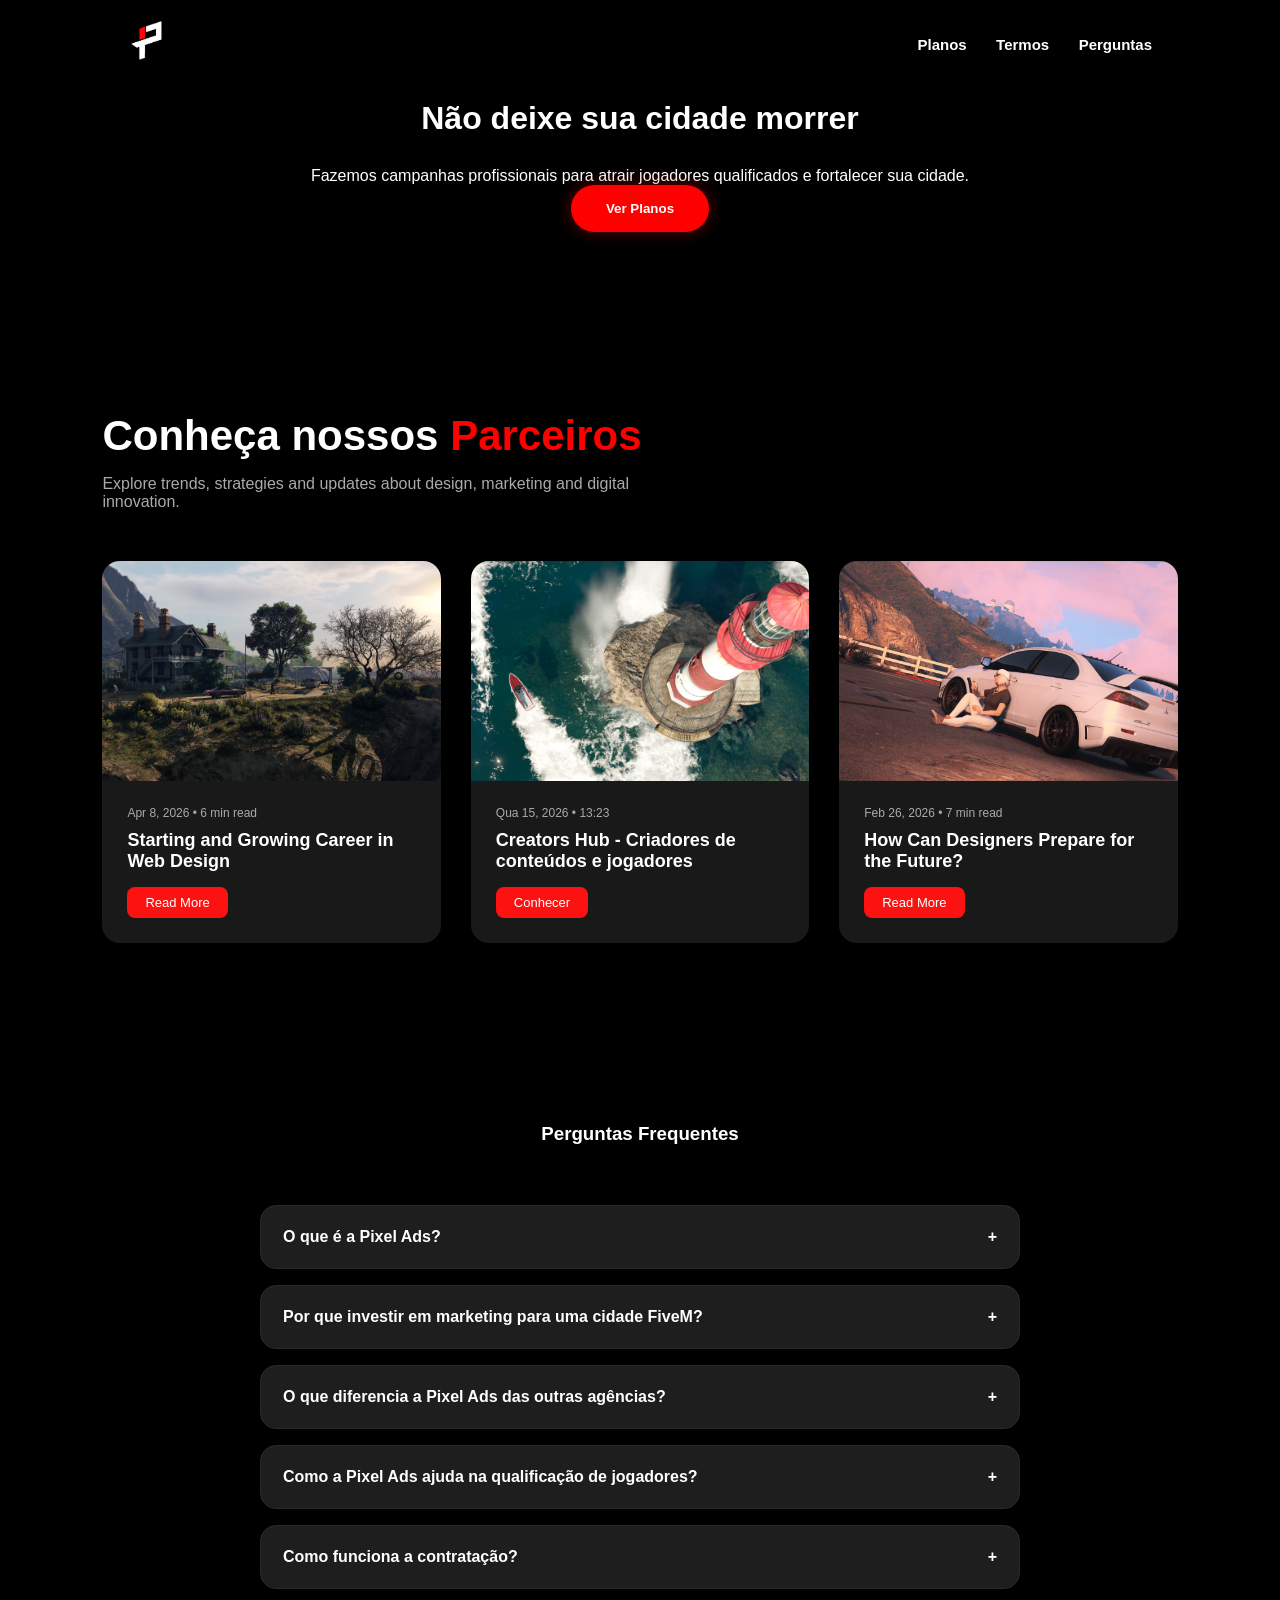
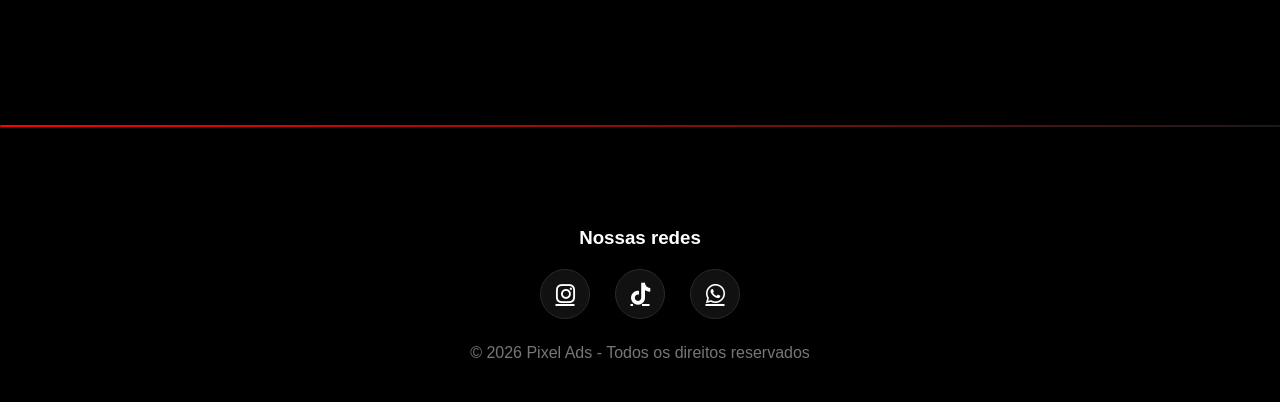
==== index.html @ 1bdfe294 "Update index.html" ====
<!DOCTYPE html>
<html lang="pt-br">
<head>
<meta charset="UTF-8">
<meta name="viewport" content="width=device-width, initial-scale=1.0">
<title>Pixel Ads</title>

<link rel="icon" href="assets/icon.png" type="image/png">
<link rel="shortcut icon" href="assets/icon.png" type="image/png">
<link rel="stylesheet" href="https://cdnjs.cloudflare.com/ajax/libs/font-awesome/6.5.0/css/all.min.css">

<link rel="stylesheet" href="css/style.css">

</head>
<body>
    
<header>
<div class="logo">
<img src="assets/logo.png" alt="Pixel Ads Logo">
</div>
<nav>
<a href="planos.html">Planos</a>
<a href="termos.html">Termos</a>
<a href="#faq">Perguntas</a>
</nav>
</header>

<section class="section" id="inicio">
<h2>Não deixe sua cidade morrer</h2>
<p>Fazemos campanhas profissionais para atrair jogadores qualificados e fortalecer sua cidade.</p>
<button class="btn" onclick="scrollToPlanos()">Ver Planos</button>
</section>

<!-- ===== INSIGHTS SECTION ===== -->
<section class="insights">

    <div class="insights-header">
        <h2>Conheça nossos<span> Parceiros</span></h2>
        <p>
            Explore trends, strategies and updates about design,
            marketing and digital innovation.
        </p>
    </div>

    <div class="insights-cards">

        <div class="insight-card">
            <img src="assets/GTA1.jpg" class="insight-img" alt="">
            <div class="insight-content">
                <div class="meta">Apr 8, 2026 • 6 min read</div>
                <h3>Starting and Growing Career in Web Design</h3>
                <a href="https://www.youtube.com/">Read More</a>
            </div>
        </div>

        <div class="insight-card">
            <img src="assets/gta2.jpg" class="insight-img" alt="">
            <div class="insight-content">
                <div class="meta">Qua 15, 2026 • 13:23</div>
                <h3>Creators Hub - Criadores de conteúdos e jogadores</h3>
                <a href="https://discord.gg/W5J9gm4HVA">Conhecer</a>
            </div>
        </div>

        <div class="insight-card">
            <img src="assets/GTA3.png" class="insight-img" alt="">
            <div class="insight-content">
                <div class="meta">Feb 26, 2026 • 7 min read</div>
                <h3>How Can Designers Prepare for the Future?</h3>
                <a href="#">Read More</a>
            </div>
        </div>

    </div>

</section>

<!-- FAQ -->
<section class="section" id="faq">
<h3>Perguntas Frequentes</h3>
<div class="faq-container">

<div class="faq-item">
<button class="faq-question">
O que é a Pixel Ads?
<span>+</span>
</button>
<div class="faq-answer">
A Pixel Ads é uma agência especializada em marketing voltado para cidades do FiveM, ajudando servidores a crescer e se destacar.
</div>
</div>

<div class="faq-item">
<button class="faq-question">
Por que investir em marketing para uma cidade FiveM?
<span>+</span>
</button>
<div class="faq-answer">
Porque o marketing certo faz toda a diferença, com campanhas bem
direcionadas, sua cidade atrai jogadores ativos e de qualidade, dessa 
forma fortalecendo o crescimento e o reconhecimento do servidor.
</div>
</div>

<div class="faq-item">
<button class="faq-question">
O que diferencia a Pixel Ads das outras agências?
<span>+</span>
</button>
<div class="faq-answer">
Nosso diferencial é entender o universo do FiveM a fundo, não fazemos
marketing genérico, criamos estratégias personalizadas para cada tipo
de cidade (roleplay, academy, etc.)
</div>
</div>

<div class="faq-item">
<button class="faq-question">
Como a Pixel Ads ajuda na qualificação de jogadores?
<span>+</span>
</button>
<div class="faq-answer">
Através do Pixel Ads, capacitamos novos jogadores com noções básicas 
e avançadas de roleplay, melhorando a experiência dentro das cidades. 
Assim, além de atrair novos jogadores.
</div>
</div>

<div class="faq-item">
<button class="faq-question">
Como funciona a contratação?
<span>+</span>
</button>
<div class="faq-answer">
Você escolhe o plano e entra em contato via WhatsApp para darmos início.
</div>
</div>

</div>
</section>

<hr style="border: none; height: 2px; background: linear-gradient(to right, #ff0000, #ffffff1a); margin: 20px 0; border-radius: 2px;">

<!-- FOOTER -->
<footer>
<div class="footer-social">
<h3>Nossas redes</h3>
<div class="social-icons">
<a href="https://instagram.com/pixeladsgg"><i class="fab fa-instagram"></i></a>
<a href="https://tiktok.com/@pixeladsgg"><i class="fab fa-tiktok"></i></a>
<a href="https://wa.me/5511955793218"><i class="fab fa-whatsapp"></i></a>
</div>
</div>
© 2026 Pixel Ads - Todos os direitos reservados
</footer>

<script src="js/script.js"></script>

</body>

</html>
---- css/style.css ----
*{
margin:0;
padding:0;
box-sizing:border-box;
font-family:'Montserrat',sans-serif;
}

body{
background:#000;
color:#fff;
overflow-x:hidden;
}

/* CABEÇALHO */
header{
padding:20px 10%;
display:flex;
justify-content:space-between;
align-items:center;
position:fixed;
width:100%;
top:0;
z-index:1000;
background:#000;
backdrop-filter:blur(6px);
}

.logo img{
height:45px;
transition:0.3s;
}

.logo img:hover{
transform:scale(1.05);
}

nav a{
color:#fff;
text-decoration:none;
margin-left:25px;
font-weight:600;
position:relative;
padding-bottom:6px;
font-size:15px;
}

nav a::after{
content:"";
position:absolute;
left:0;
bottom:0;
width:0;
height:3px;
background:#ff0000;
transition:0.3s;
border-radius:3px;
}

nav a:hover::after{
width:100%;
}

/* HERO */
.hero{
min-height:75vh;
display:flex;
flex-direction:column;
justify-content:center;
align-items:center;
text-align:center;
padding:20px;
margin-top:80px;
}

.hero h2{
font-size:42px;
margin-bottom:20px;
}

.hero p{
max-width:600px;
margin-bottom:30px;
color:#ccc;
}

.btn{
padding:16px 35px;
background:#ff0000;
border:none;
color:#fff;
font-weight:700;
cursor:pointer;
border-radius:50px;
transition:0.3s;
box-shadow:0 0 15px rgba(255,0,0,0.4);
}

.btn:hover{
transform:scale(1.08);
box-shadow:0 0 20px rgba(255,0,0,0.9);
}

/* PLANOS */
.pricing{
background:#000;
padding:100px 5%;
}

.pricing-container{
display:flex;
gap:40px;
justify-content:center;
flex-wrap:wrap;
}

.pricing-card{
background:#fff;
width:320px;
padding:30px;
border-radius:16px;
position:relative;
transition:0.3s;
box-shadow:0 10px 30px rgba(0,0,0,0.15);
}

.pricing-card:hover{
transform:translateY(-10px);
box-shadow:0 20px 40px rgba(0,0,0,0.25);
}

.badge{
position:absolute;
top:-12px;
right:20px;
background:#ff0000;
color:#fff;
padding:6px 12px;
font-size:12px;
border-radius:20px;
font-weight:bold;
}

.price{
font-size:15px;
font-weight:bold;
color:#111;
margin-bottom:10px;
}

.pricing-card h3{
font-size:22px;
font-weight:700;
color:#111;
margin:10px 0;
}

.desc{
font-size:14px;
color:#666;
margin-bottom:20px;
}

.pricing-card ul{
list-style:none;
margin-bottom:25px;
}

.pricing-card ul li{
margin-bottom:10px;
font-size:14px;
color:#111;
position:relative;
padding-left:25px;
}

.pricing-card ul li::before{
content:"✔";
position:absolute;
left:0;
color:#ff0000;
font-weight:bold;
}

.pricing-card button{
width:100%;
background:#ff0000;
color:#fff;
border:none;
padding:14px;
border-radius:8px;
font-weight:bold;
cursor:pointer;
transition:0.3s;
}

.pricing-card button:hover{
opacity:0.9;
}

/* FEEDBACK */
.section{
padding:100px 10%;
text-align:center;
}

.section h2{
font-size:32px;
margin-bottom:30px;
}

.feedback-wrapper{
display:flex;
justify-content:center;
gap:50px;
flex-wrap:wrap;
margin-top:60px;
}

.feedback-section{
position:relative;
width:300px;
height:210px;
overflow:hidden;
}

.testimonial-card{
position:absolute;
width:100%;
background:#111;
border:1px solid #2a2a2a;
border-radius:16px;
padding:20px;
opacity:0;
transform:translateY(20px);
transition:0.5s;
}

.testimonial-card.active{
opacity:1;
transform:translateY(0);
}

.stars{
color:#facc15;
margin-bottom:10px;
}

.testimonial-card p{
color:#ccc;
font-style:italic;
margin-bottom:15px;
}

.testimonial-footer{
display:flex;
justify-content:space-between;
align-items:center;
}

.user-info p:first-child{
font-weight:600;
}

.user-info p:last-child{
color:#777;
font-size:0.8rem;
}

.quote{
background:#ff0000;
padding:10px;
border-radius:100%;
display:flex;
align-items:center;
justify-content:center;
box-shadow:0 0 10px rgba(255,0,0,0.9);
}

/* FAQ */
.faq-container{
max-width:760px;
margin:60px auto 0;
}

.faq-item{
background:#1e1e1e;
border-radius:16px;
margin-bottom:16px;
border:1px solid #2a2a2a;
overflow:hidden;
}

.faq-question{
width:100%;
background:none;
border:none;
color:#fff;
text-align:left;
padding:22px;
font-size:1rem;
font-weight:600;
cursor:pointer;
display:flex;
justify-content:space-between;
align-items:center;
}

.faq-question span{
transition:0.3s;
}

.faq-item.active .faq-question span{
transform:rotate(45deg);
}

.faq-answer{
max-height:0;
overflow:hidden;
opacity:0;
padding:0 22px;
background:#151515;
color:#ccc;
transition:0.4s;
}

.faq-item.active .faq-answer{
padding:18px 22px;
max-height:400px;
opacity:1;
}

/* FOOTER */
footer{
padding:40px;
text-align:center;
background:#000;
color:#777;
margin-top:60px;
}

.footer-social{
margin-bottom:25px;
}

.footer-social h3{
color:#fff;
margin-bottom:20px;
}

.social-icons{
display:flex;
justify-content:center;
gap:25px;
margin-bottom:20px;
}

.social-icons a{
width:50px;
height:50px;
display:flex;
align-items:center;
justify-content:center;
background:#111;
border-radius:50%;
color:#fff;
font-size:22px;
transition:0.3s;
border:1px solid #2a2a2a;
}

.social-icons a:hover{
background:#ff0000;
transform:translateY(-6px);
box-shadow:0 10px 25px rgba(255,0,0,0.5);
}

@media(max-width:768px){
.hero h2{font-size:28px;}
.pricing-container{flex-direction:column;align-items:center;}
.feedback-wrapper{flex-direction:column;align-items:center;}
}

html{
scroll-behavior:smooth;
}

header.scrolled{
background:#000;
box-shadow:0 5px 20px rgba(0,0,0,0.5);
}

/* ===== INSIGHTS SECTION ===== */

.insights{
    padding:80px 8%;
    background:#000;
    color:#fff;
}

.insights-header h2{
    font-size:42px;
    margin-bottom:15px;
}

.insights-header span{
    color:#ff0000;
}

.insights-header p{
    max-width:600px;
    color:#aaa;
    margin-bottom:50px;
}

/* GRID */

.insights-cards{
    display:grid;
    grid-template-columns:repeat(auto-fit, minmax(280px, 1fr));
    gap:30px;
}

/* CARD */

.insight-card{
    background:#191919;
    border-radius:18px;
    overflow:hidden;
    transition:0.4s ease;
}

.insight-card:hover{
    transform:translateY(-10px);
    box-shadow:0 25px 50px rgba(0, 0, 0, 0)
}

/* IMAGE */

.insight-img{
    width:100%;
    height:220px;
    object-fit:cover;
    display:block;
    transition:0.4s ease;
}

.insight-card:hover .insight-img{
    transform:scale(1.05);
}

/* CONTENT */

.insight-content{
    padding:25px;
}

.meta{
    font-size:12px;
    color:#aaa;
    margin-bottom:10px;
}

.insight-content h3{
    font-size:18px;
    margin-bottom:15px;
}

.insight-content a{
    display:inline-block;
    padding:8px 18px;
    background:#fd1212;
    border-radius:8px;
    text-decoration:none;
    font-size:13px;
    color:#fff;
    transition:0.3s;
}

.insight-content a:hover{
    background:#ff0000;
}
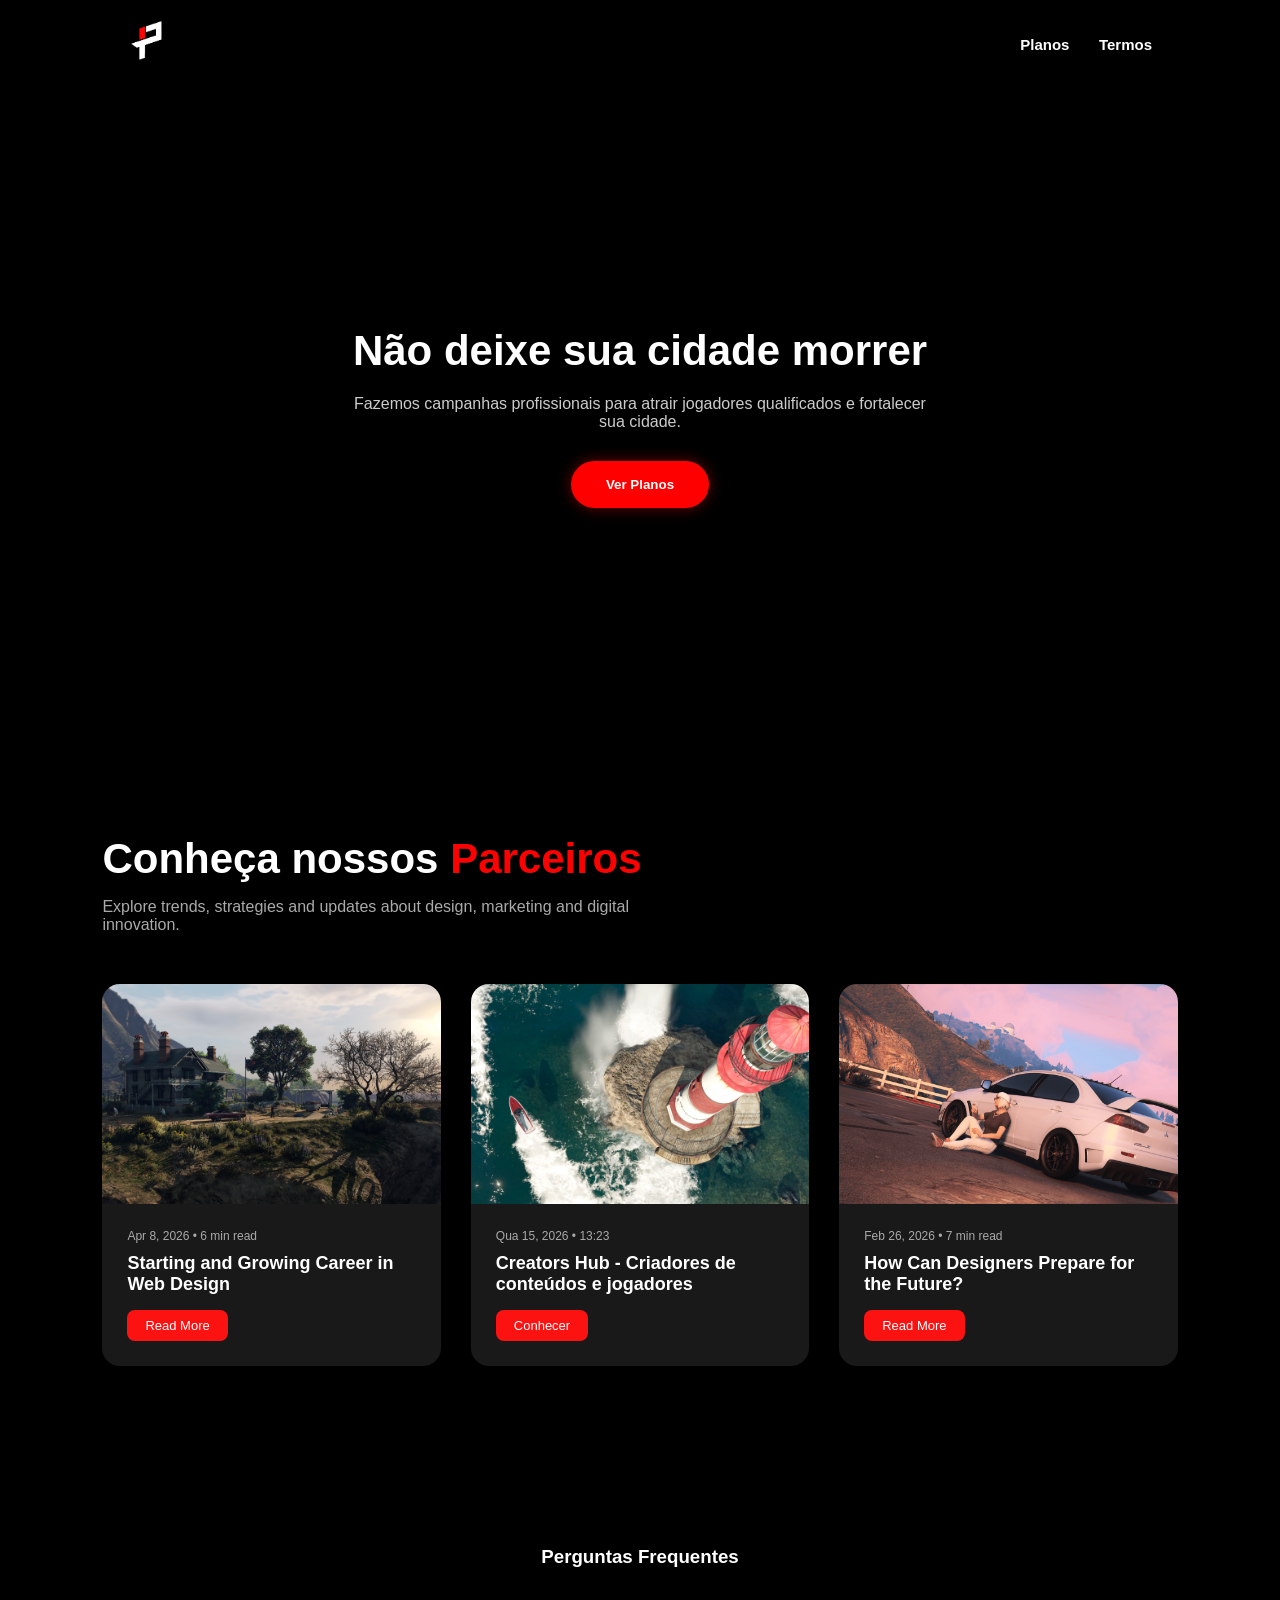
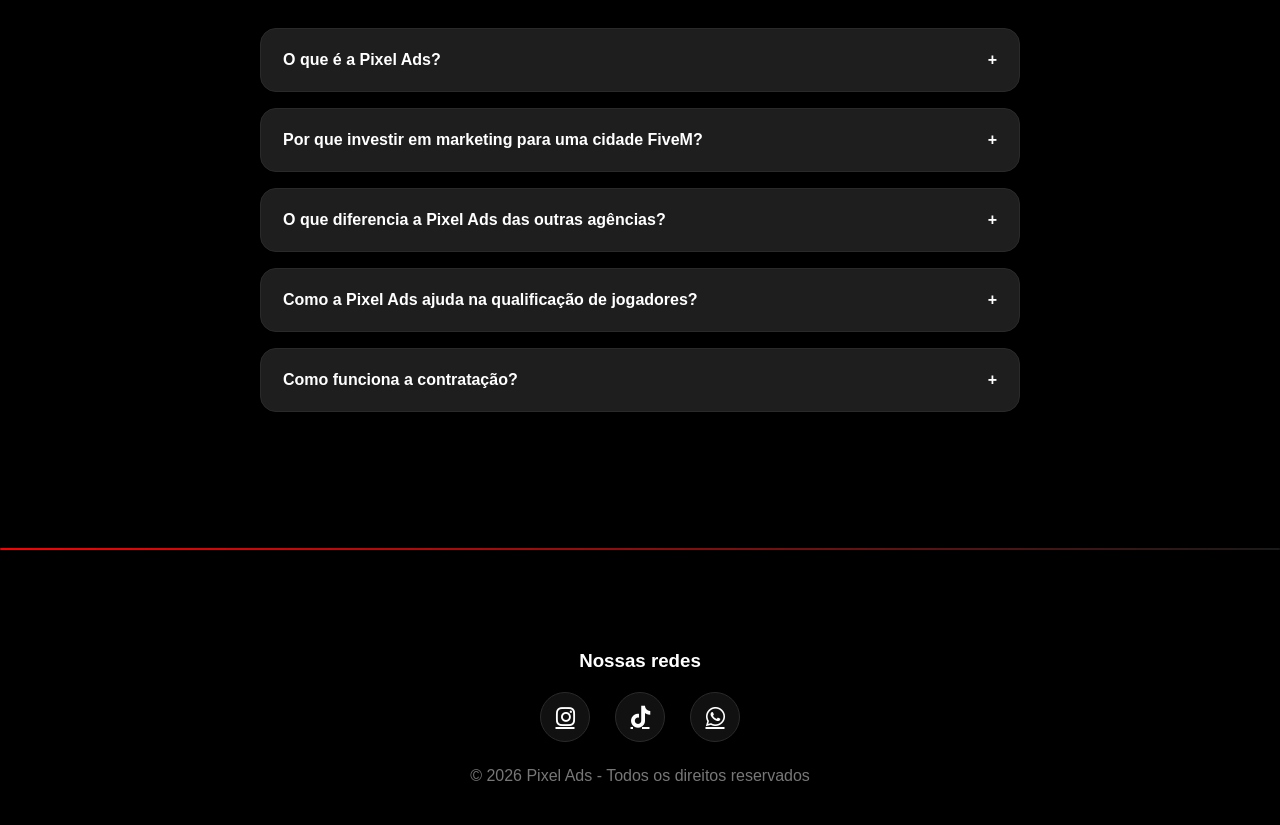
==== commit 0556d683: "Update index.html" ====
--- a/index.html
+++ b/index.html
@@ -21,11 +21,10 @@
 <nav>
 <a href="planos.html">Planos</a>
 <a href="termos.html">Termos</a>
-<a href="#faq">Perguntas</a>
 </nav>
 </header>
 
-<section class="section" id="inicio">
+<section class="hero">
 <h2>Não deixe sua cidade morrer</h2>
 <p>Fazemos campanhas profissionais para atrair jogadores qualificados e fortalecer sua cidade.</p>
 <button class="btn" onclick="scrollToPlanos()">Ver Planos</button>
@@ -157,5 +156,4 @@
 <script src="js/script.js"></script>
 
 </body>
-
 </html>
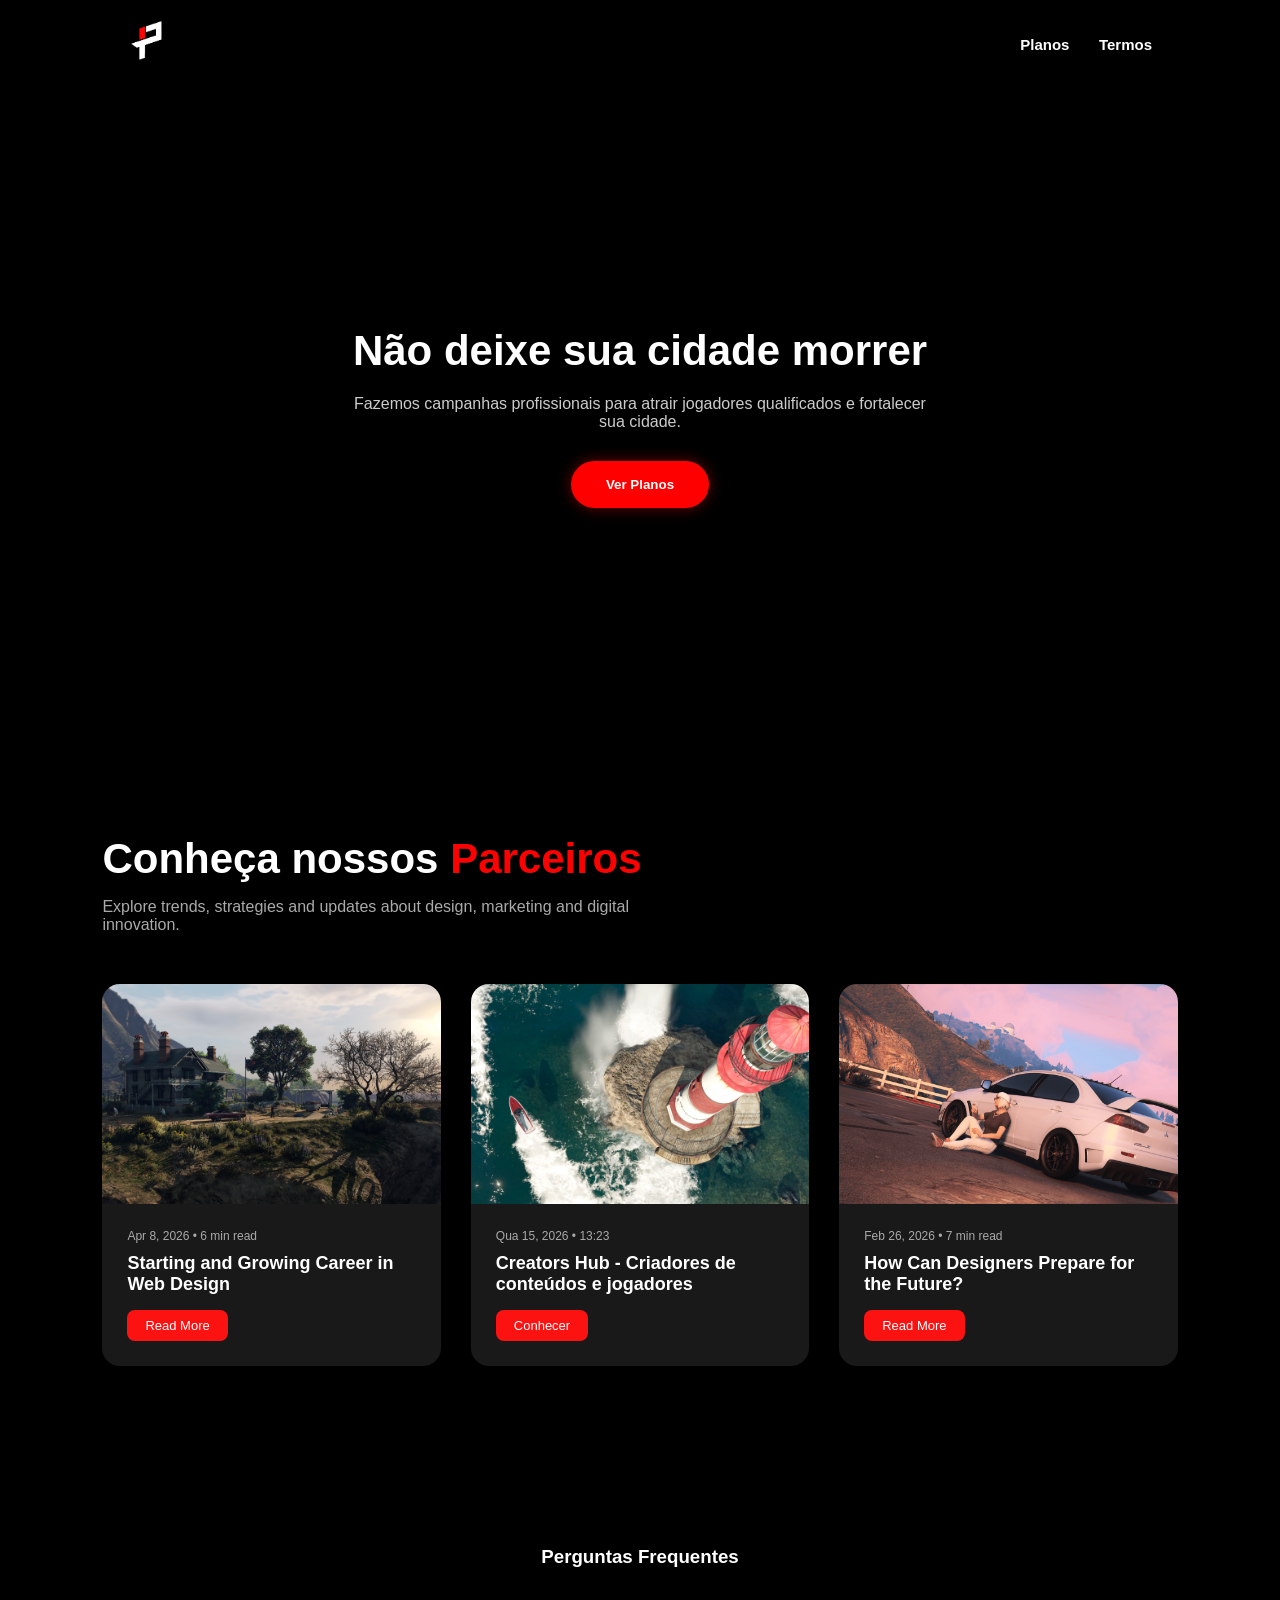
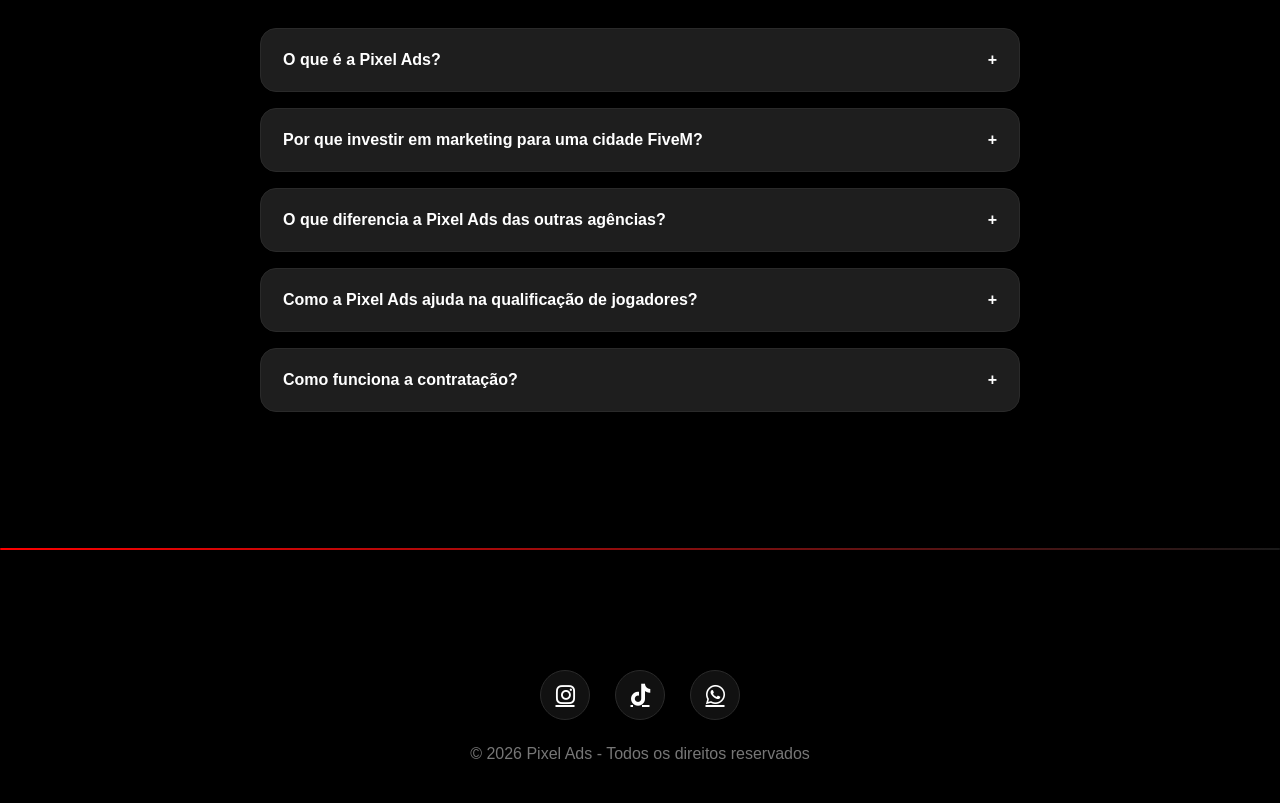
==== commit a90408cf: "Update index.html" ====
--- a/index.html
+++ b/index.html
@@ -143,7 +143,7 @@
 <!-- FOOTER -->
 <footer>
 <div class="footer-social">
-<h3>Nossas redes</h3>
+<h3></h3>
 <div class="social-icons">
 <a href="https://instagram.com/pixeladsgg"><i class="fab fa-instagram"></i></a>
 <a href="https://tiktok.com/@pixeladsgg"><i class="fab fa-tiktok"></i></a>
@@ -157,3 +157,4 @@
 
 </body>
 </html>
+
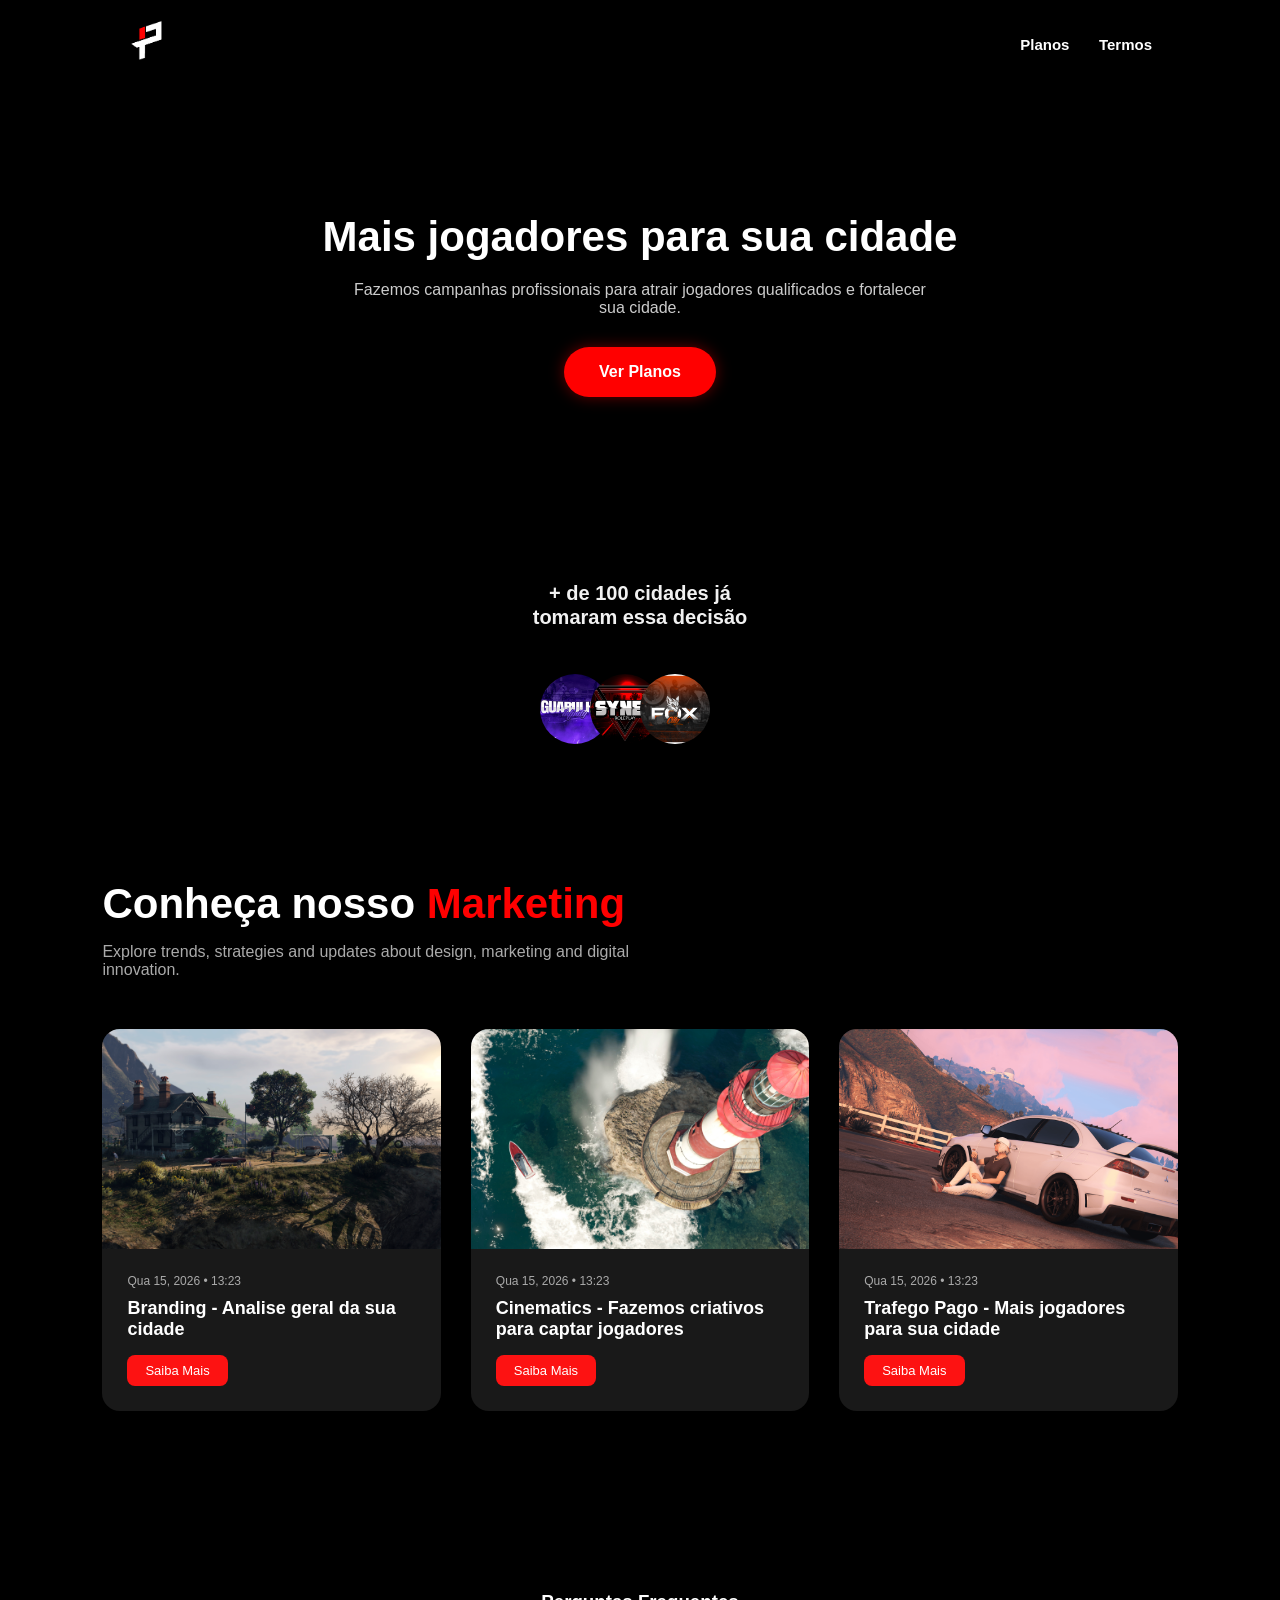
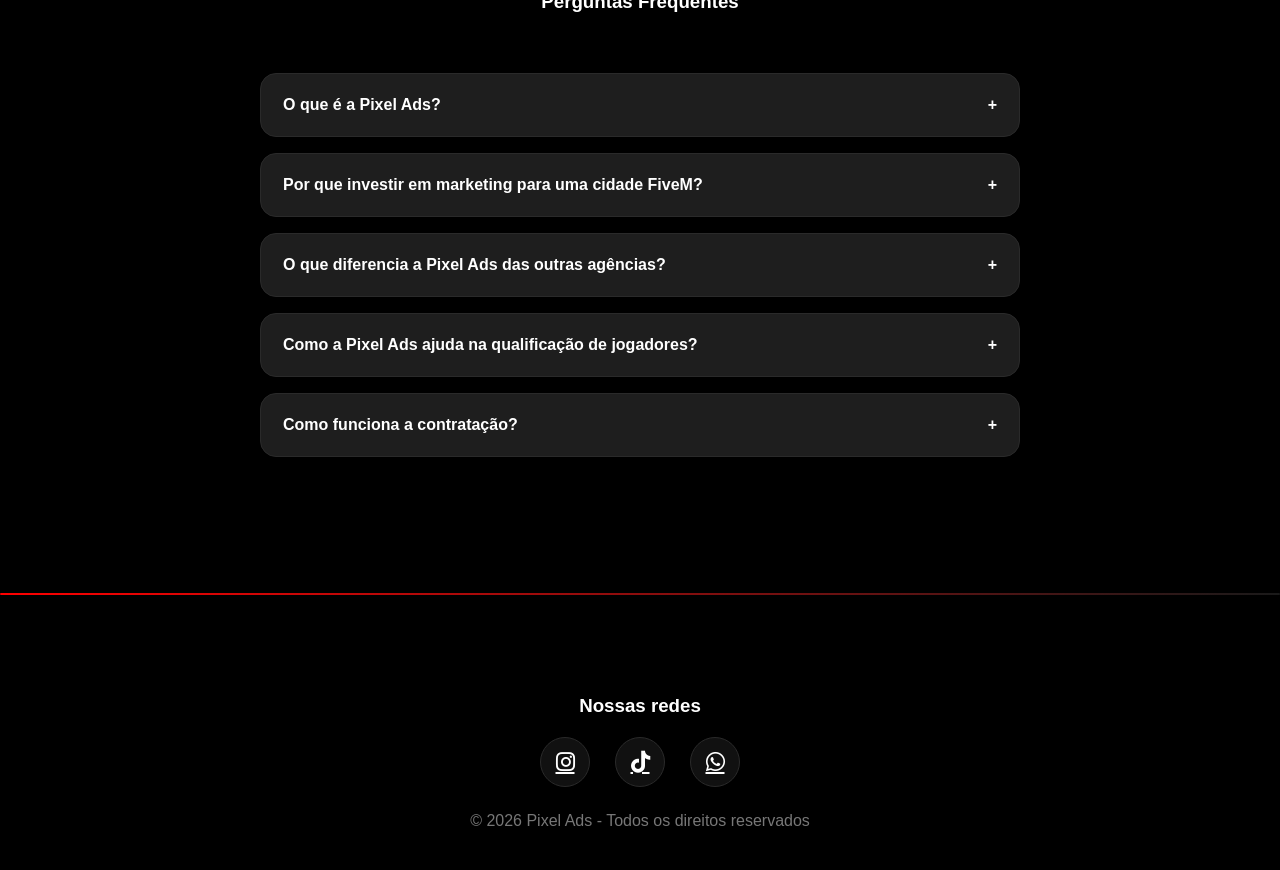
==== commit 5276423d: "Update index.html" ====
--- a/index.html
+++ b/index.html
@@ -25,16 +25,32 @@
 </header>
 
 <section class="hero">
-<h2>Não deixe sua cidade morrer</h2>
-<p>Fazemos campanhas profissionais para atrair jogadores qualificados e fortalecer sua cidade.</p>
-<button class="btn" onclick="scrollToPlanos()">Ver Planos</button>
+  <h2>Mais jogadores para sua cidade</h2>
+  <p>Fazemos campanhas profissionais para atrair jogadores qualificados e fortalecer sua cidade.</p>
+  
+  <a href="planos.html" class="btn">Ver Planos</a>
+</section>
+
+<section class="prova-social">
+  <div class="container">
+    <h2>
+      + de 100 cidades já <br>
+      tomaram essa decisão
+    </h2>
+
+    <div class="logos">
+      <img src="assets/GUARULHOS.png" alt="Guarulhos">
+      <img src="assets/SYNER.png" alt="Syner">
+      <img src="assets/FOX.png" alt="Fox">
+    </div>
+  </div>
 </section>
 
 <!-- ===== INSIGHTS SECTION ===== -->
 <section class="insights">
 
     <div class="insights-header">
-        <h2>Conheça nossos<span> Parceiros</span></h2>
+        <h2>Conheça nosso<span> Marketing</span></h2>
         <p>
             Explore trends, strategies and updates about design,
             marketing and digital innovation.
@@ -46,9 +62,9 @@
         <div class="insight-card">
             <img src="assets/GTA1.jpg" class="insight-img" alt="">
             <div class="insight-content">
-                <div class="meta">Apr 8, 2026 • 6 min read</div>
-                <h3>Starting and Growing Career in Web Design</h3>
-                <a href="https://www.youtube.com/">Read More</a>
+                <div class="meta">Qua 15, 2026 • 13:23</div>
+                <h3>Branding - Analise geral da sua cidade</h3>
+                <a href="https://www.youtube.com/">Saiba Mais</a>
             </div>
         </div>
 
@@ -56,17 +72,17 @@
             <img src="assets/gta2.jpg" class="insight-img" alt="">
             <div class="insight-content">
                 <div class="meta">Qua 15, 2026 • 13:23</div>
-                <h3>Creators Hub - Criadores de conteúdos e jogadores</h3>
-                <a href="https://discord.gg/W5J9gm4HVA">Conhecer</a>
+                <h3>Cinematics - Fazemos criativos para captar jogadores</h3>
+                <a href="https://discord.gg/W5J9gm4HVA">Saiba Mais</a>
             </div>
         </div>
 
         <div class="insight-card">
             <img src="assets/GTA3.png" class="insight-img" alt="">
             <div class="insight-content">
-                <div class="meta">Feb 26, 2026 • 7 min read</div>
-                <h3>How Can Designers Prepare for the Future?</h3>
-                <a href="#">Read More</a>
+                <div class="meta">Qua 15, 2026 • 13:23</div>
+                <h3>Trafego Pago - Mais jogadores para sua cidade</h3>
+                <a href="#">Saiba Mais</a>
             </div>
         </div>
 
@@ -143,7 +159,7 @@
 <!-- FOOTER -->
 <footer>
 <div class="footer-social">
-<h3></h3>
+<h3>Nossas redes</h3>
 <div class="social-icons">
 <a href="https://instagram.com/pixeladsgg"><i class="fab fa-instagram"></i></a>
 <a href="https://tiktok.com/@pixeladsgg"><i class="fab fa-tiktok"></i></a>
@@ -158,3 +174,4 @@
 </body>
 </html>
 
+
--- a/css/style.css
+++ b/css/style.css
@@ -62,7 +62,7 @@
 
 /* HERO */
 .hero{
-min-height:75vh;
+min-height:50vh;
 display:flex;
 flex-direction:column;
 justify-content:center;
@@ -93,6 +93,9 @@
 border-radius:50px;
 transition:0.3s;
 box-shadow:0 0 15px rgba(255,0,0,0.4);
+
+text-decoration: none;
+display: inline-block; 
 }
 
 .btn:hover{
@@ -478,4 +481,55 @@
 
 .insight-content a:hover{
     background:#ff0000;
-}+}
+
+/* SEÇÃO */
+.prova-social {
+  background: #000000;
+  height: 30vh;
+  display: flex;
+  align-items: center;
+  justify-content: center;
+}
+
+/* CONTAINER */
+.prova-social .container {
+  text-align: center;
+}
+
+/* TEXTO */
+.prova-social h2 {
+  font-size: 20px;
+  font-weight: 700;
+  color: #f1f1f1;
+  margin-bottom: 40px;
+  line-height: 1.2;
+}
+
+/* LOGOS */
+.logos {
+  display: flex;
+  justify-content: center;
+  align-items: center;
+}
+
+.logos img {
+  width: 80px;
+  height: 80px;
+  border-radius: 50%;
+  object-fit: cover;
+  border: 5px solid #00000000;
+  margin-left: -30px;
+  transition: 0.3s;
+}
+s
+/* Remove margem da primeira */
+.logos img:first-child {
+  margin-left: 0;
+}
+
+/* Efeito hover opcional */
+.logos img:hover {
+  transform: scale(1.1);
+  z-index: 2;
+}
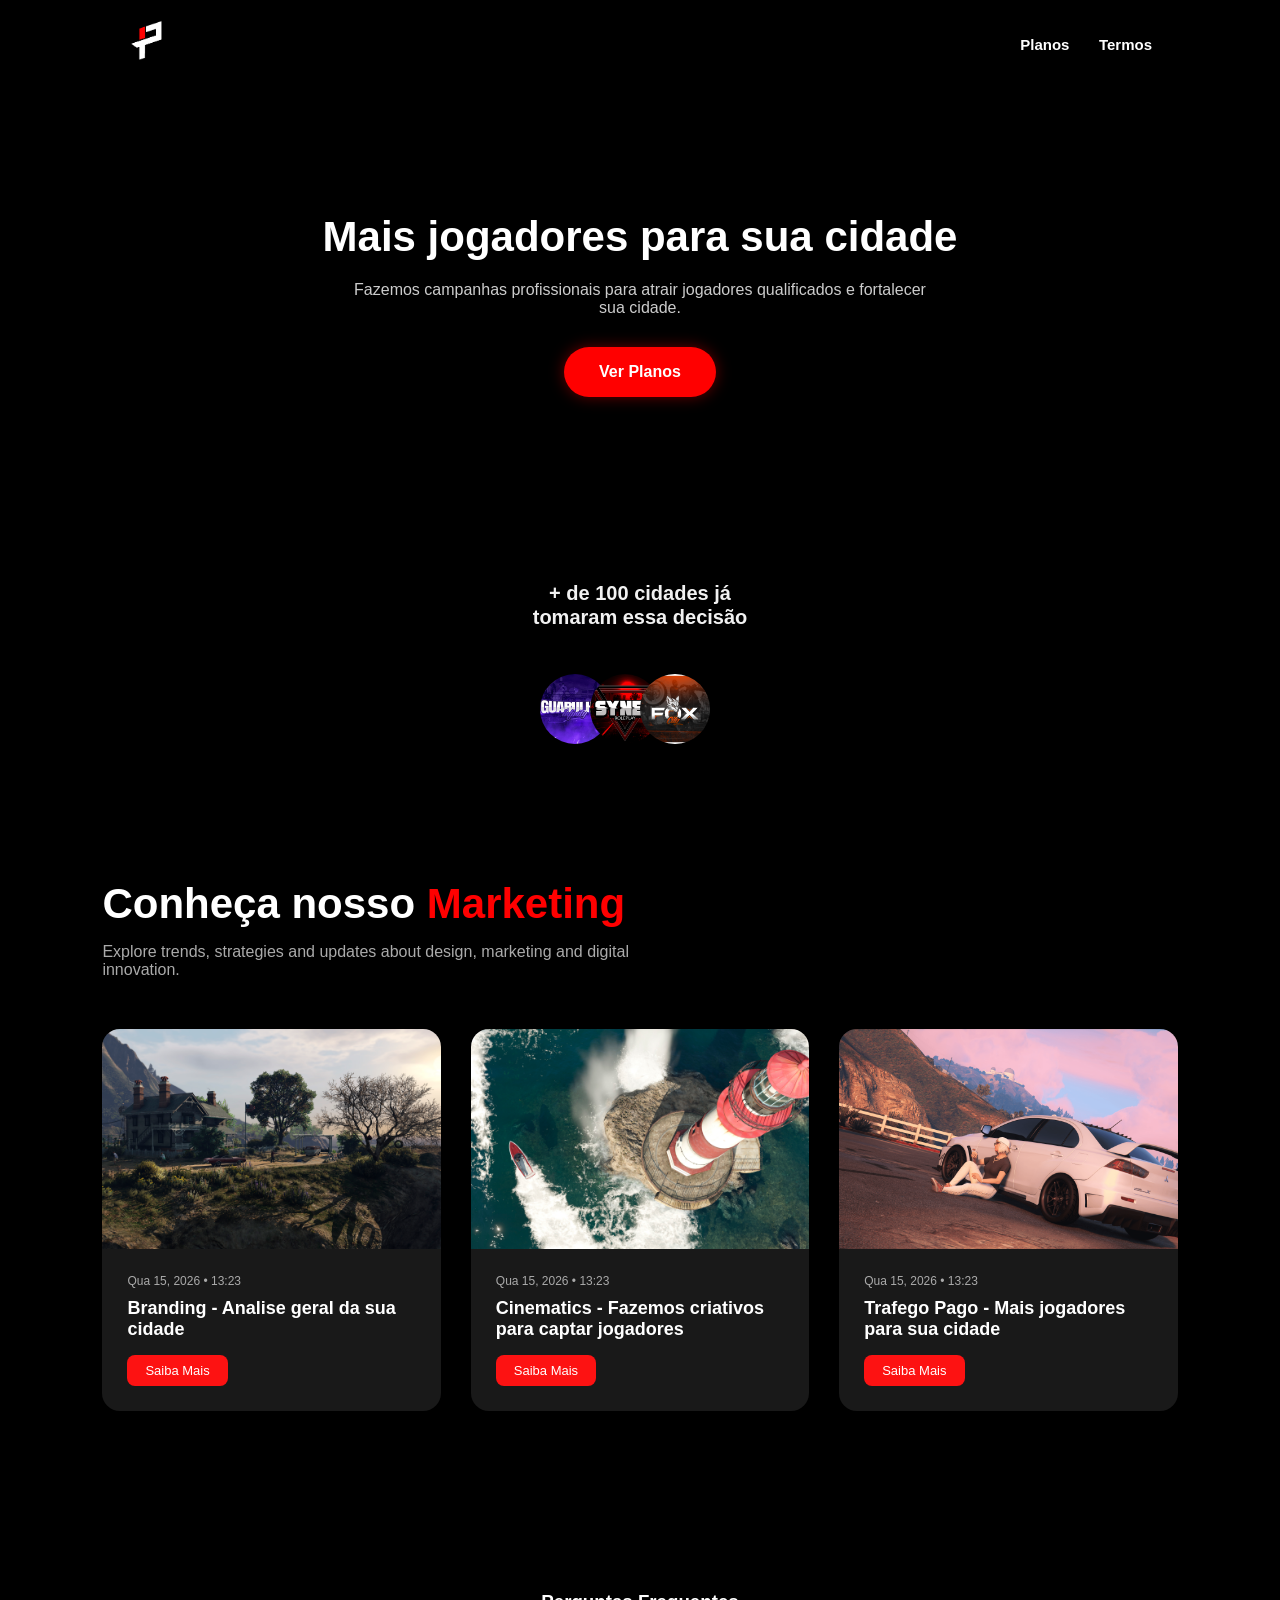
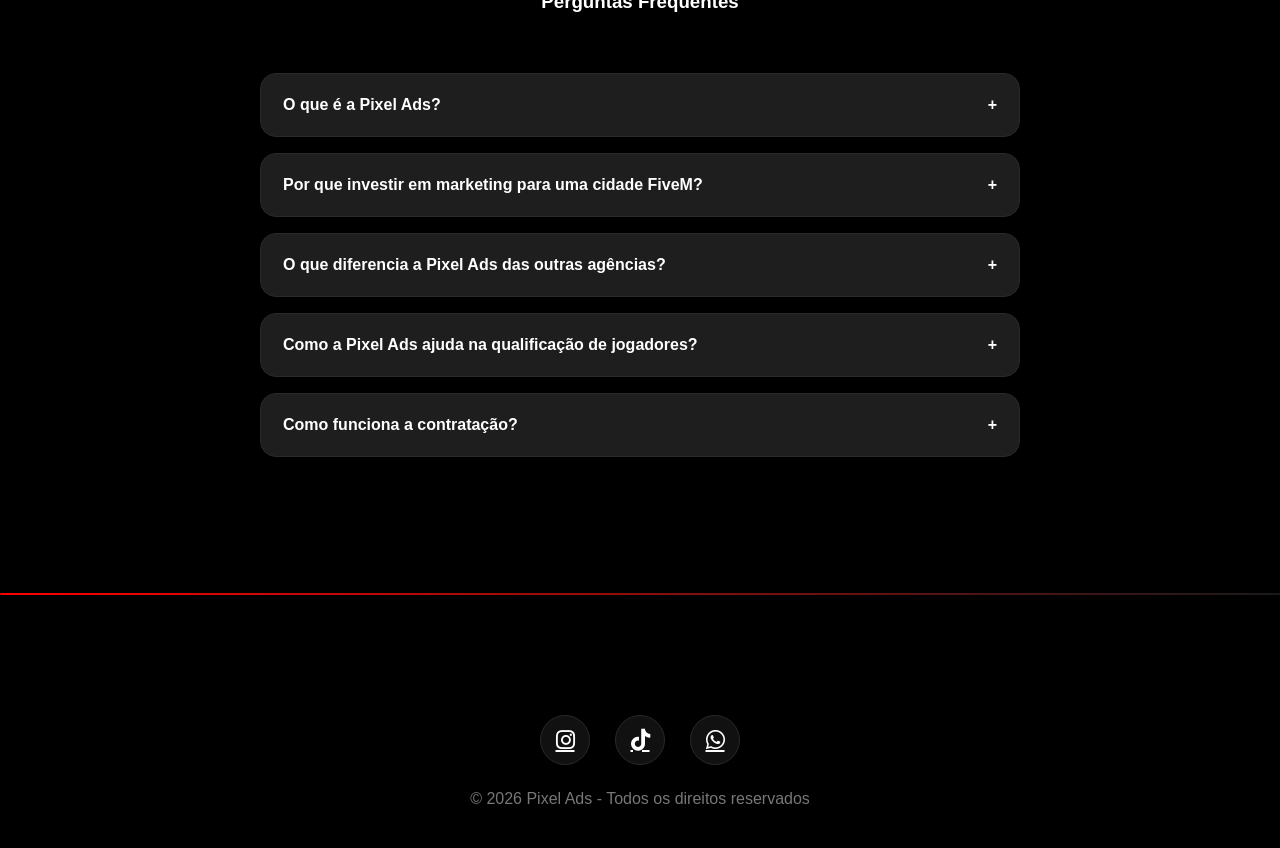
==== commit 7d0bb381: "Update index.html" ====
--- a/index.html
+++ b/index.html
@@ -159,7 +159,7 @@
 <!-- FOOTER -->
 <footer>
 <div class="footer-social">
-<h3>Nossas redes</h3>
+<h3></h3>
 <div class="social-icons">
 <a href="https://instagram.com/pixeladsgg"><i class="fab fa-instagram"></i></a>
 <a href="https://tiktok.com/@pixeladsgg"><i class="fab fa-tiktok"></i></a>
@@ -175,3 +175,4 @@
 </html>
 
 
+
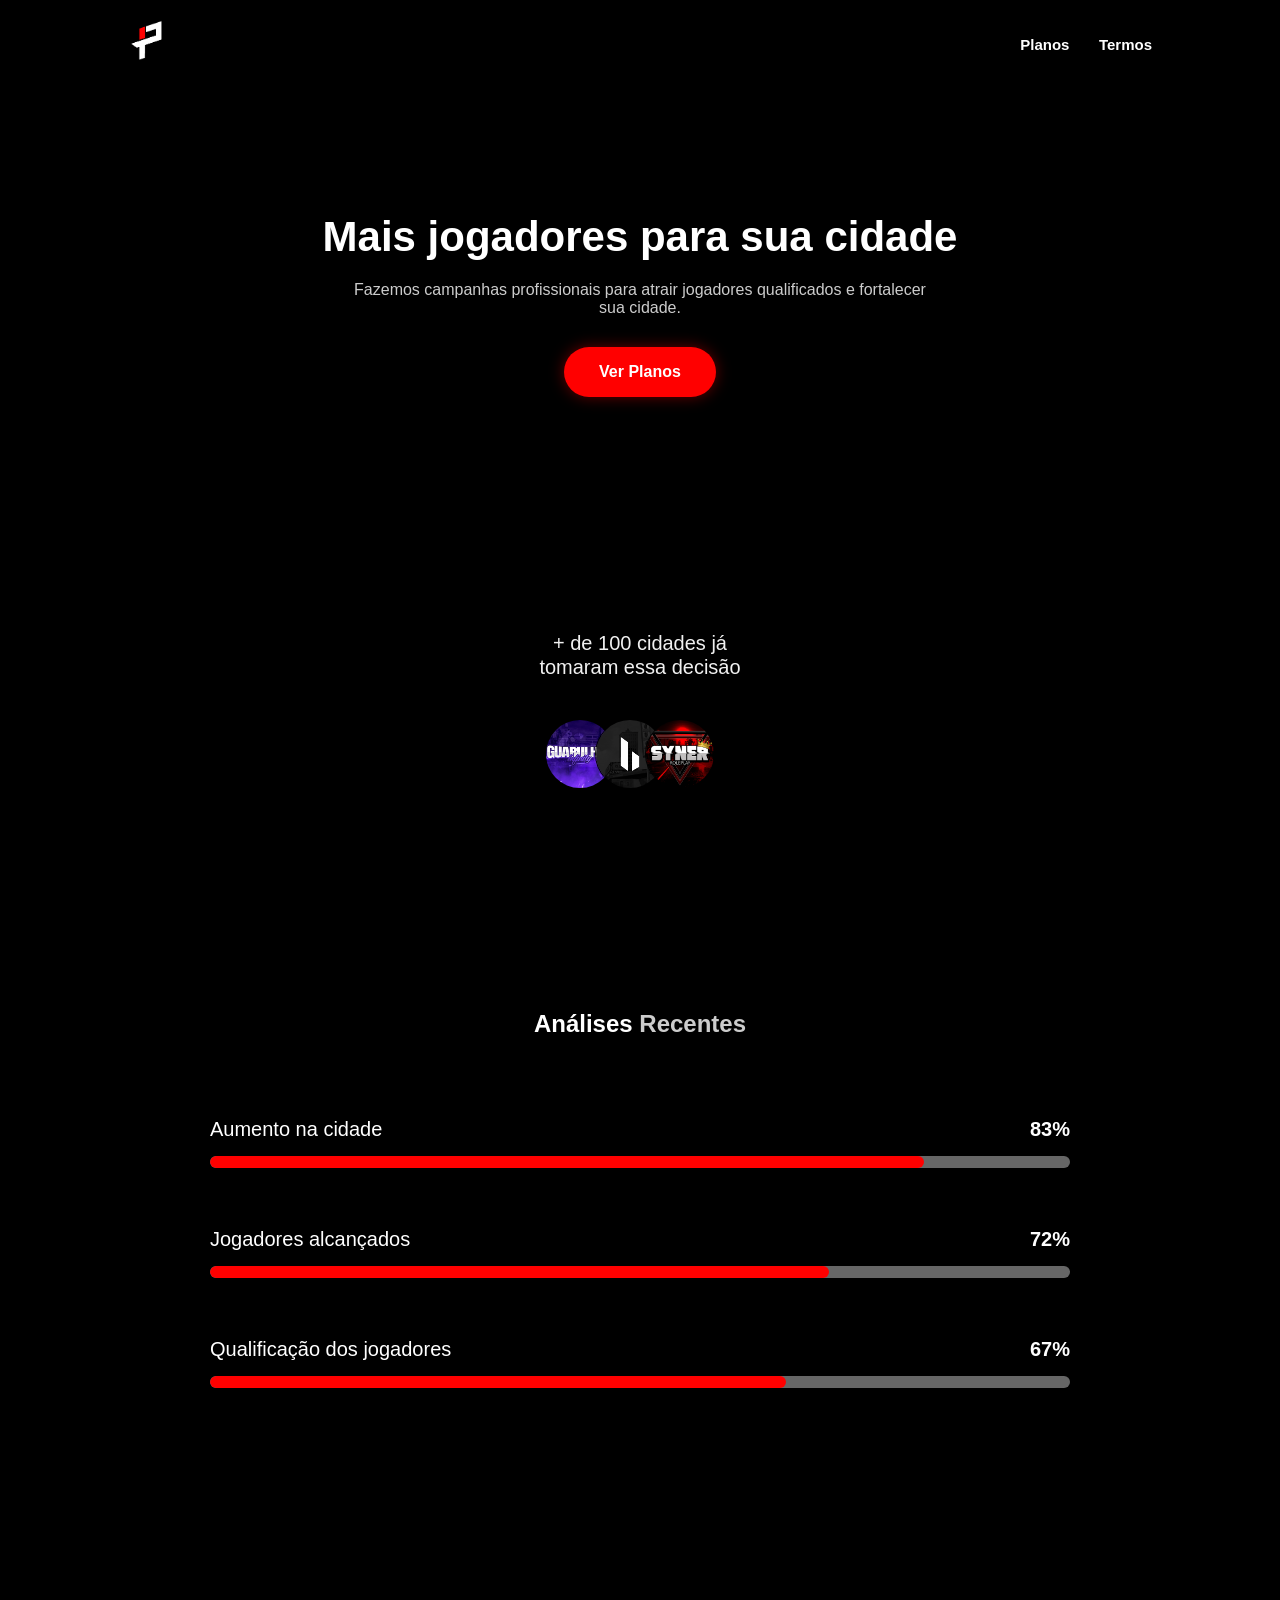
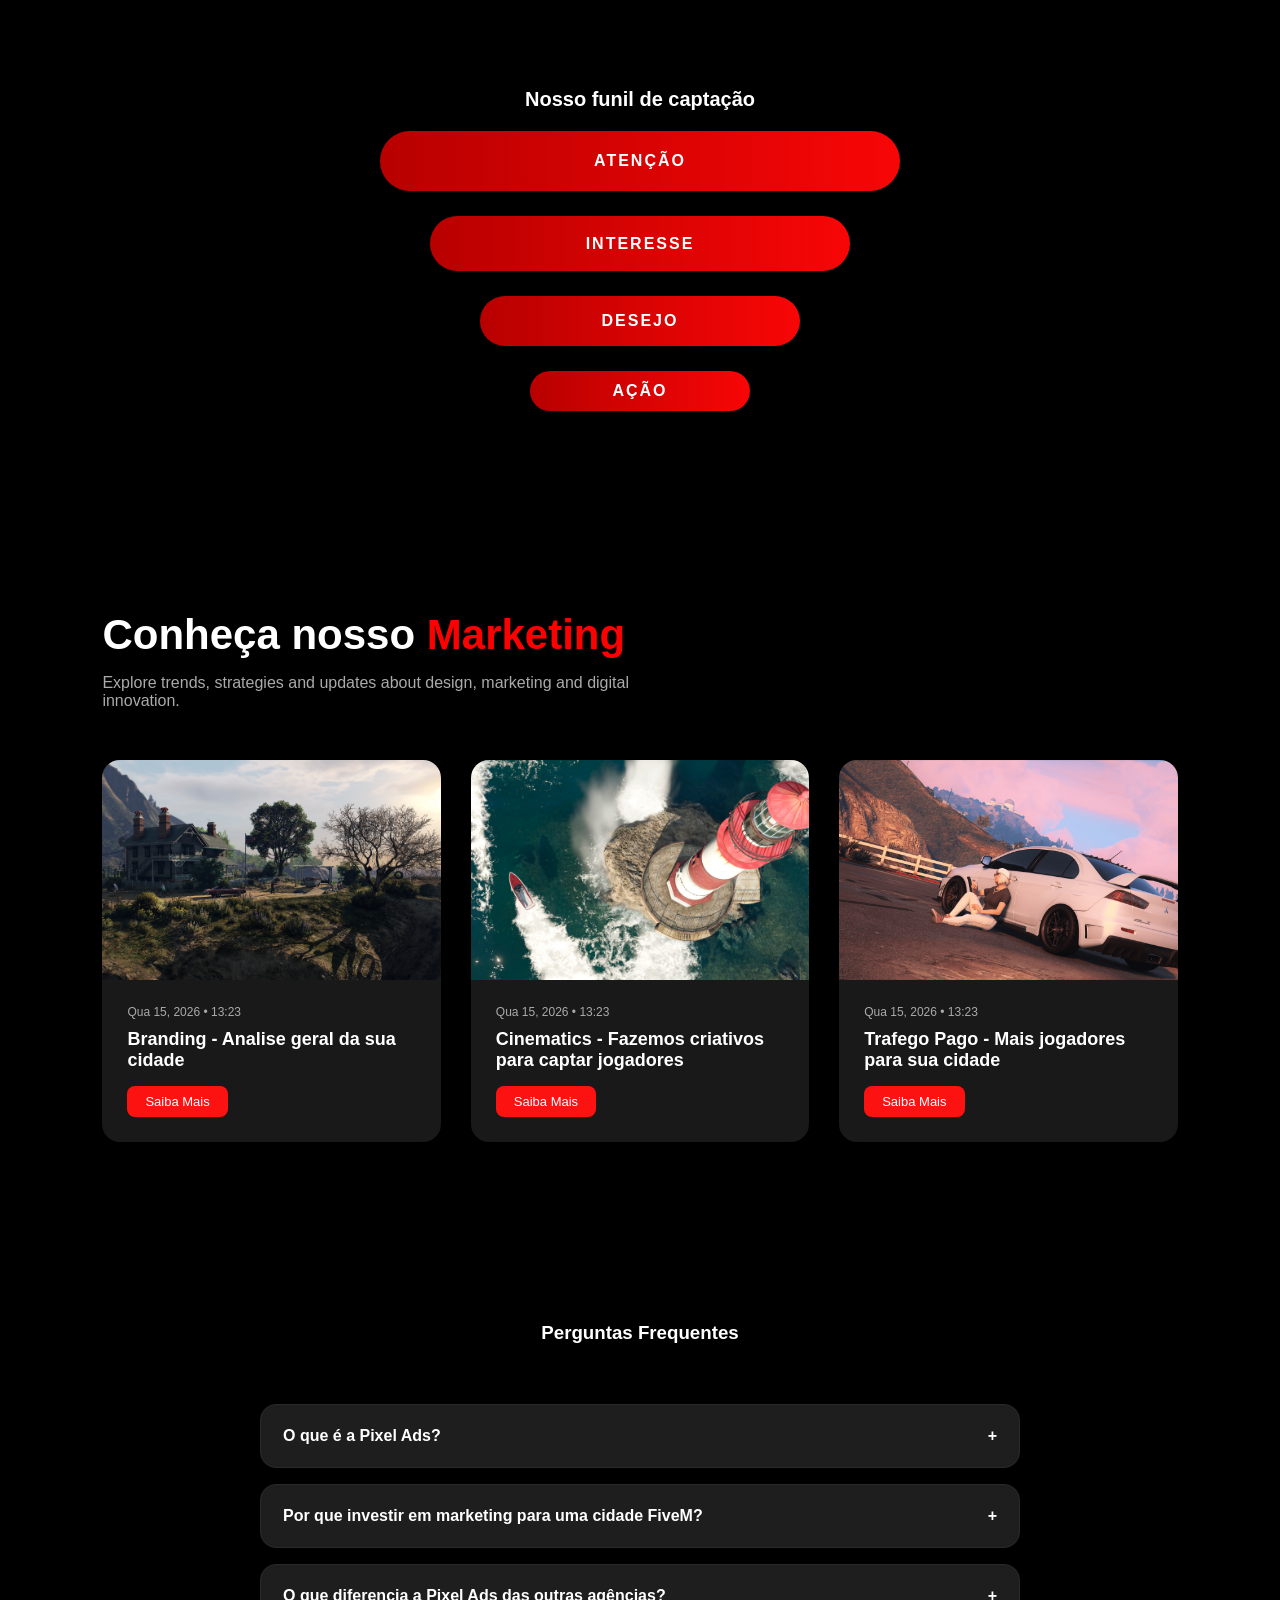
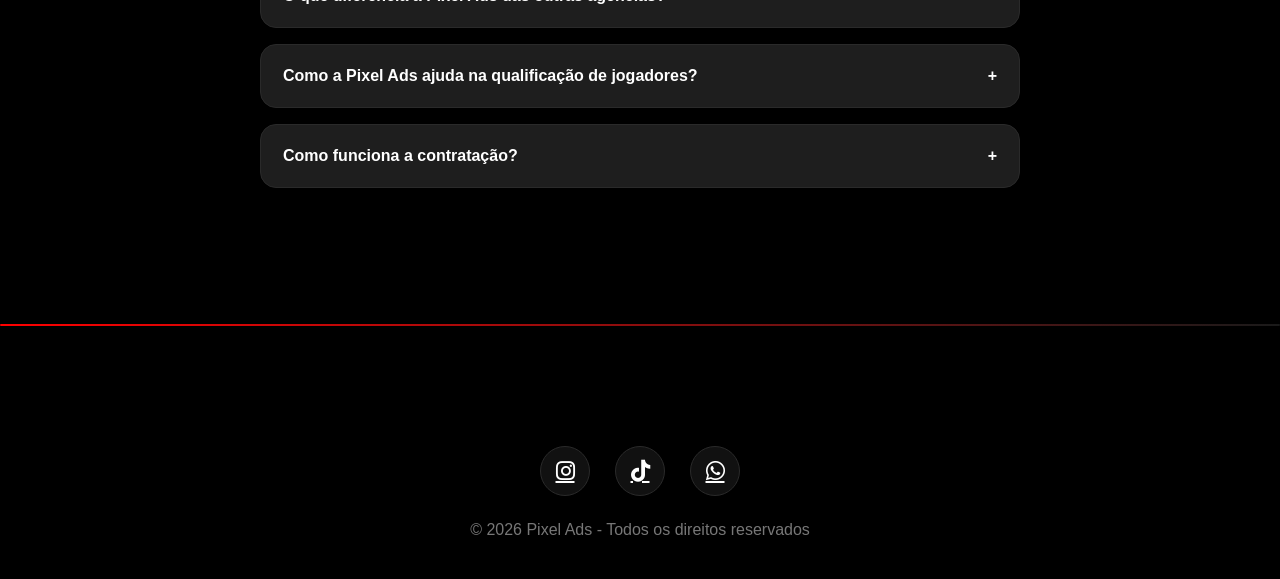
==== commit e701b9fe: "Update index.html" ====
--- a/index.html
+++ b/index.html
@@ -40,9 +40,71 @@
 
     <div class="logos">
       <img src="assets/GUARULHOS.png" alt="Guarulhos">
-      <img src="assets/SYNER.png" alt="Syner">
-      <img src="assets/FOX.png" alt="Fox">
-    </div>
+      <img src="assets/B.png" alt="Brooken">
+      <img src="assets/SYNER.png" alt="SYNER">
+    </div>
+  </div>
+</section>
+
+<section class="xp-dashboard">
+
+    <div class="xp-logo">
+        <h2>Análises <span>Recentes</span></h2>
+    </div>
+
+    <div class="xp-metric">
+        <div class="xp-header">
+            <h2>Aumento na cidade</h2>
+            <span>83%</span>
+        </div>
+        <div class="xp-bar">
+            <div class="xp-progress" style="width: 83%;"></div>
+        </div>
+    </div>
+
+    <div class="xp-metric">
+        <div class="xp-header">
+            <h2>Jogadores alcançados</h2>
+            <span>72%</span>
+        </div>
+        <div class="xp-bar">
+            <div class="xp-progress" style="width: 72%;"></div>
+        </div>
+    </div>
+
+    <div class="xp-metric">
+        <div class="xp-header">
+            <h2>Qualificação dos jogadores</h2>
+            <span>67%</span>
+        </div>
+        <div class="xp-bar">
+            <div class="xp-progress" style="width: 67%;"></div>
+        </div>
+    </div>
+
+</section>
+
+<section class="aida-section">
+  <h3 class="aida-title">Nosso funil de captação</h3>
+
+  <div class="funil-container">
+
+    <div class="funil etapa1">
+      <span>ATENÇÃO</span>
+    </div>
+
+    <div class="funil etapa2">
+      <span>INTERESSE</span>
+    </div>
+
+    <div class="funil etapa3">
+      <span>DESEJO</span>
+    </div>
+
+    <div class="funil etapa4">
+      <span>AÇÃO</span>
+    </div>
+
   </div>
 </section>
 
@@ -173,6 +235,3 @@
 
 </body>
 </html>
-
-
-
--- a/css/style.css
+++ b/css/style.css
@@ -486,7 +486,7 @@
 /* SEÇÃO */
 .prova-social {
   background: #000000;
-  height: 30vh;
+  height: 40vh;
   display: flex;
   align-items: center;
   justify-content: center;
@@ -500,7 +500,7 @@
 /* TEXTO */
 .prova-social h2 {
   font-size: 20px;
-  font-weight: 700;
+  font-weight: 500;
   color: #f1f1f1;
   margin-bottom: 40px;
   line-height: 1.2;
@@ -514,13 +514,13 @@
 }
 
 .logos img {
-  width: 80px;
-  height: 80px;
+  width: 70px;
+  height: 70px;
   border-radius: 50%;
   object-fit: cover;
-  border: 5px solid #00000000;
-  margin-left: -30px;
-  transition: 0.3s;
+  border: 1px solid #000;
+  margin-left: -20px;
+  transition: 1.0s;
 }
 s
 /* Remove margem da primeira */
@@ -530,6 +530,139 @@
 
 /* Efeito hover opcional */
 .logos img:hover {
-  transform: scale(1.1);
+  transform: scale(1.2);
   z-index: 2;
 }
+
+/* ====== XP DASHBOARD ====== */
+
+.xp-dashboard {
+    max-width: 900px;
+    margin: 0 auto;
+    padding: 120px 20px;
+}
+
+.xp-logo {
+    text-align: center;
+    margin-bottom: 80px;
+}
+
+.xp-logo h1 {
+    font-size: 80px;
+    font-weight: 700;
+    letter-spacing: 2px;
+}
+
+.xp-logo span {
+    font-weight: 600;
+    color: #ccc;
+}
+
+.xp-metric {
+    margin-bottom: 60px;
+}
+
+.xp-header {
+    display: flex;
+    justify-content: space-between;
+    align-items: center;
+    margin-bottom: 15px;
+}
+
+.xp-header h2 {
+    font-size: 20px;
+    font-weight: 400;
+}
+
+.xp-header span {
+    font-size: 20px;
+    font-weight: 600;
+}
+
+.xp-bar {
+    width: 100%;
+    height: 12px;
+    background: #666;
+    border-radius: 10px;
+    overflow: hidden;
+}
+
+.xp-progress {
+    height: 100%;
+    background: linear-gradient(90deg, #ff0000, #ff0000);
+    border-radius: 10px;
+    transition: width 1s ease-in-out;
+}
+
+
+/* === FUNIL === */
+.aida-section{
+  padding:120px 10%;
+  background:#000000;
+  text-align:center;
+}
+
+.aida-title{
+  font-size:20px;
+  margin-bottom:20px;
+  color: #fff;;
+  font-weight:700;
+}
+
+.funil-container{
+  display:flex;
+  flex-direction:column;
+  align-items:center;
+  gap:25px;
+}
+
+/* BASE */
+.funil{
+  display:flex;
+  align-items:center;
+  justify-content:center;
+  color:#fff;
+  font-weight:700;
+  border-radius:100px;
+  box-shadow:0 20px 40px rgba(0,0,0,0.2);
+  transition:0.4s;
+  letter-spacing:2px;
+}
+
+/* TAMANHOS */
+.etapa1{
+  width:520px;
+  height:60px;
+  background:linear-gradient(90deg,#b80000,#f80606);
+}
+
+.etapa2{
+  width:420px;
+  height:55px;
+  background:linear-gradient(90deg,#b80000,#f80606);
+}
+
+.etapa3{
+  width:320px;
+  height:50px;
+  background:linear-gradient(90deg,#b80000,#f80606);
+}
+
+.etapa4{
+  width:220px;
+  height:40px;
+  background:linear-gradient(90deg,#b80000,#f80606);
+}
+
+/* HOVER */
+.funil:hover{
+  transform:scale(1.06);
+}
+
+/* RESPONSIVO */
+@media(max-width:768px){
+  .etapa1{width:100%;}
+  .etapa2{width:80%;}
+  .etapa3{width:60%;}
+  .etapa4{width:40%;}
+}
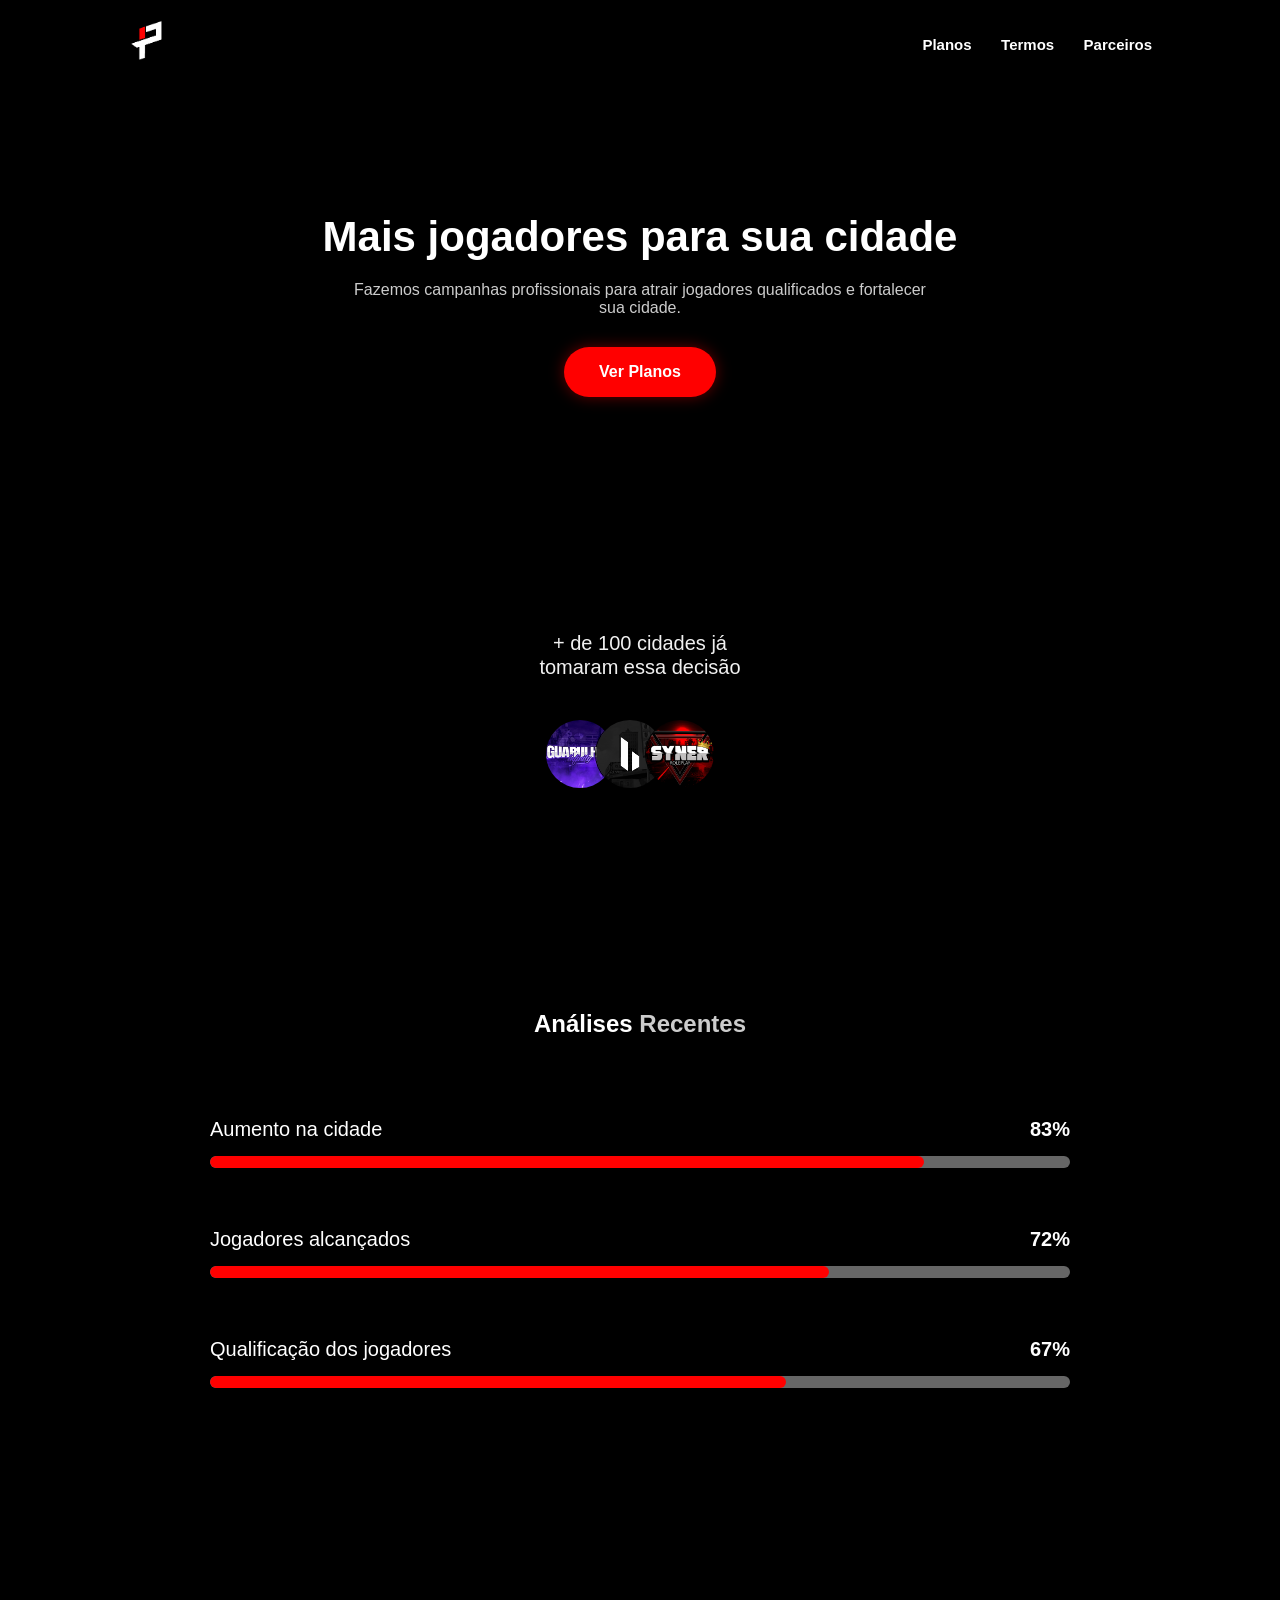
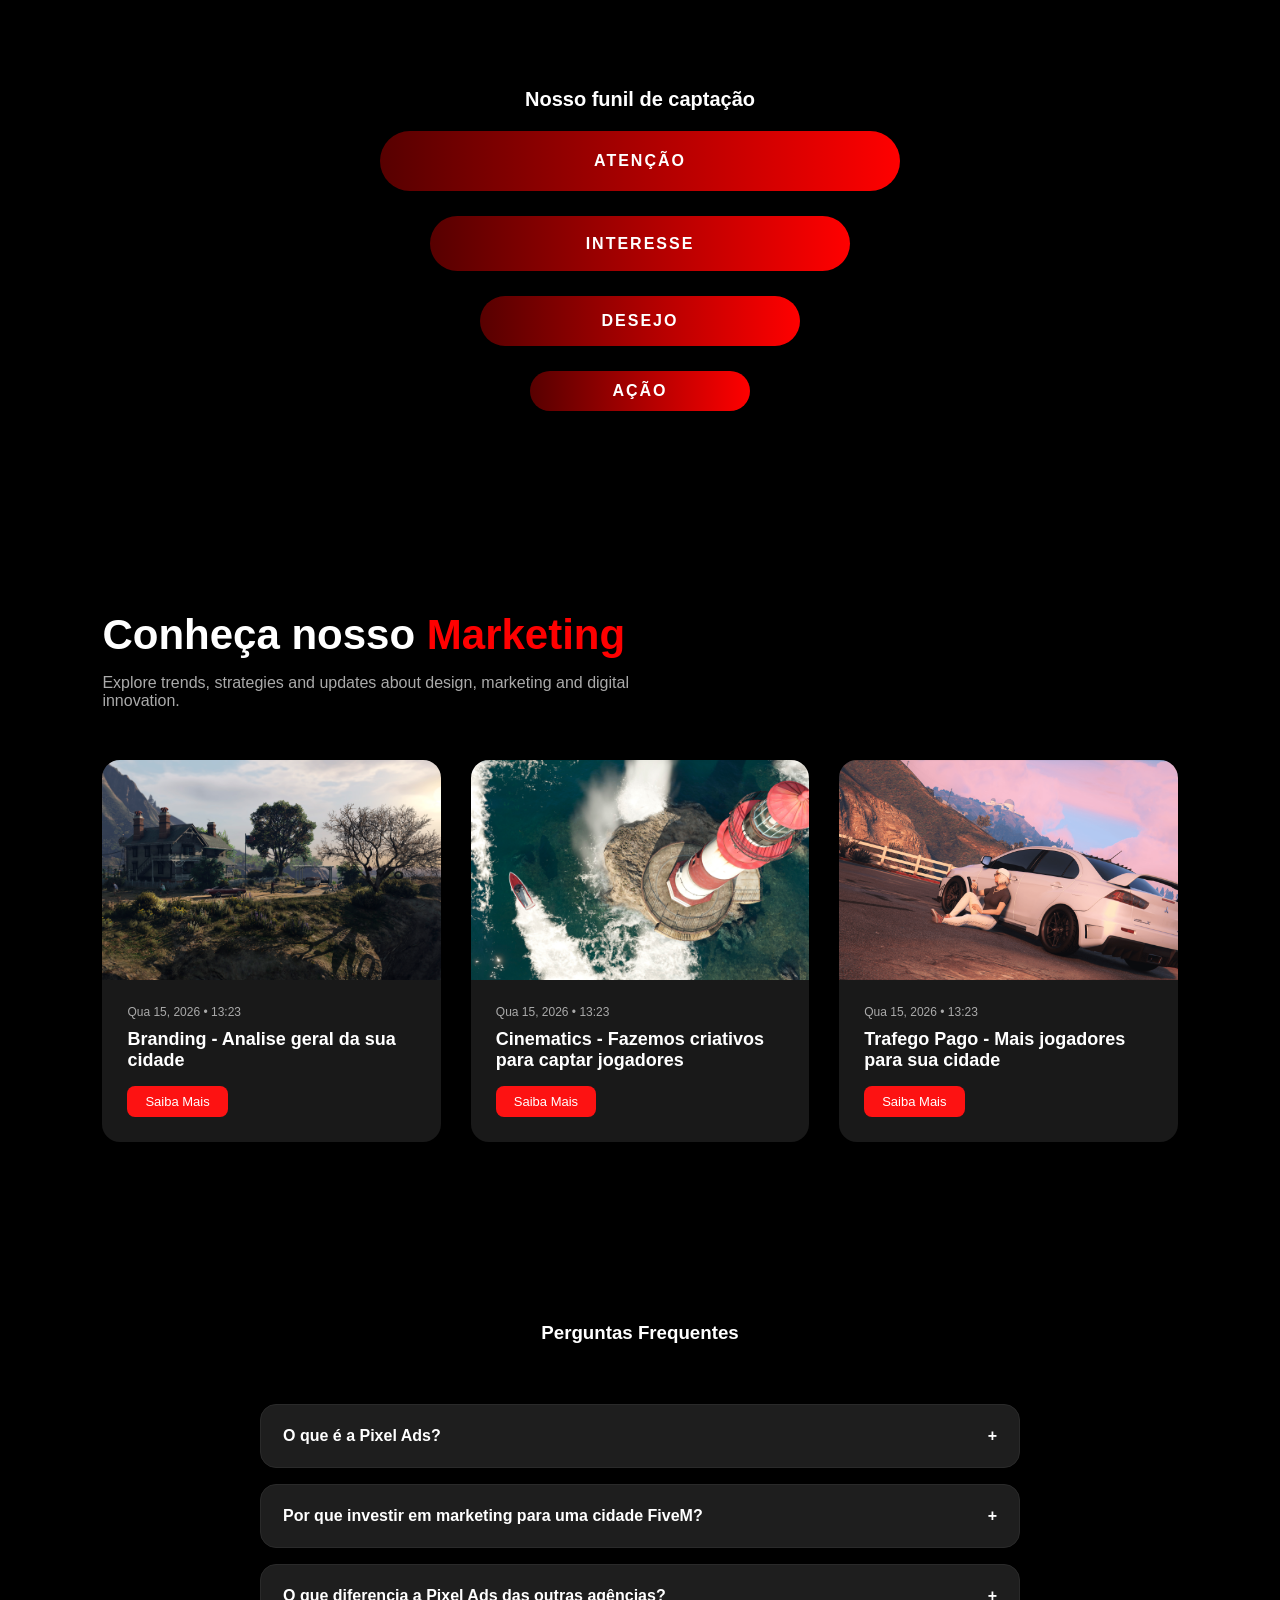
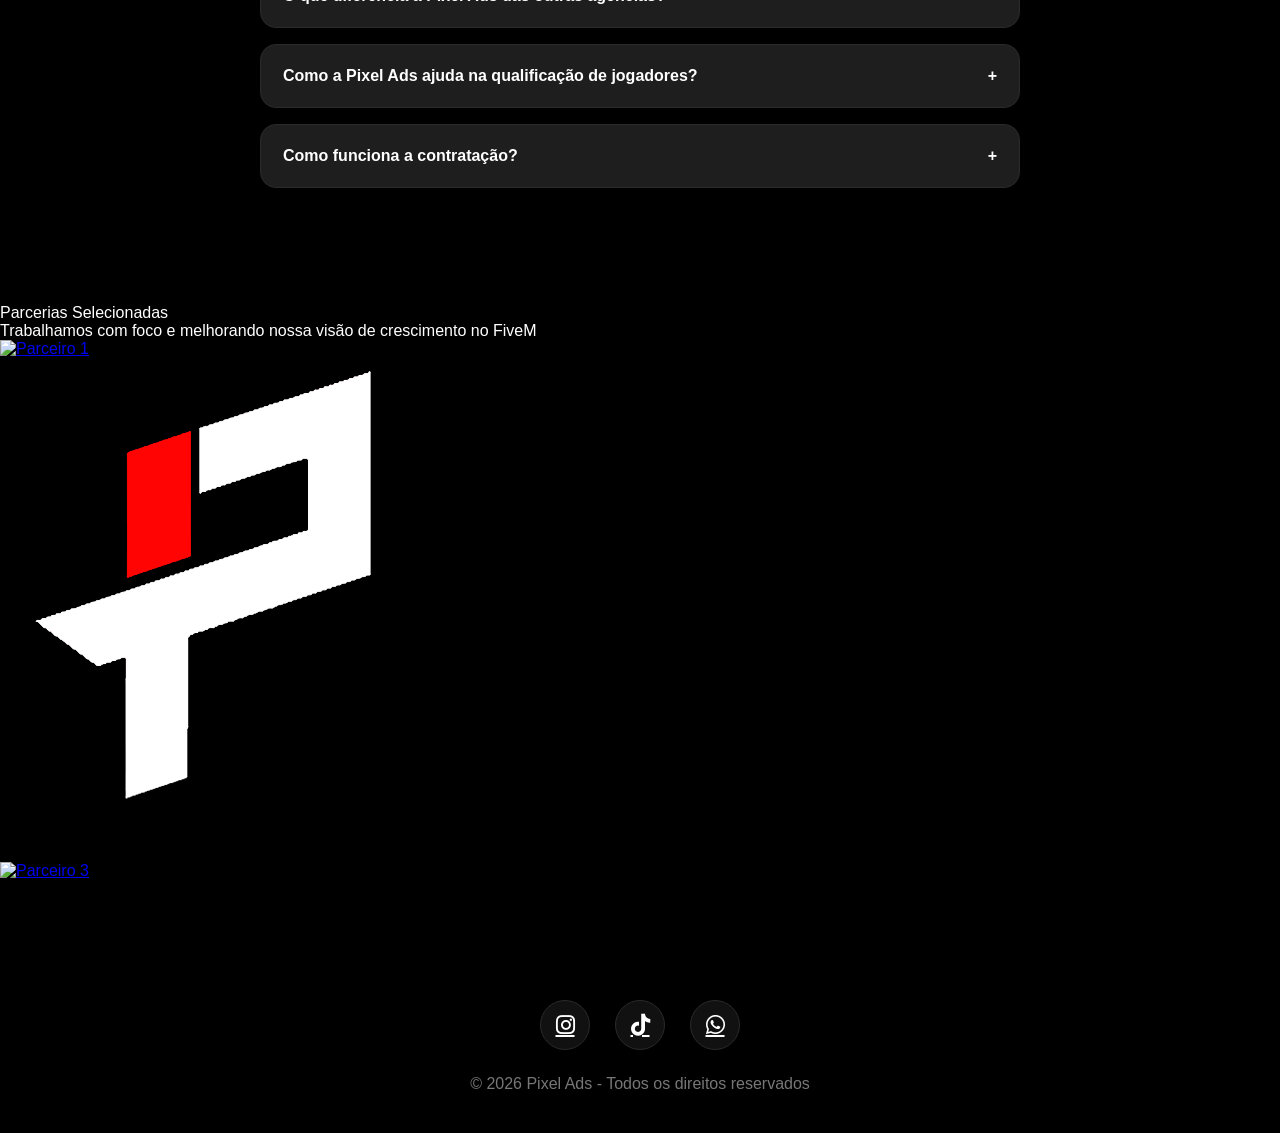
==== commit d80c1059: "Update index.html" ====
--- a/index.html
+++ b/index.html
@@ -11,6 +11,22 @@
 
 <link rel="stylesheet" href="css/style.css">
 
+<!-- Open Graph / WhatsApp Preview -->
+<meta property="og:type" content="website">
+<meta property="og:url" content="https://weslleybns.github.io/pixelads">
+<meta property="og:title" content="Pixel Ads - Agência de Marketing Digital">
+<meta property="og:description" content="Levando e qualificando jogadores para sua cidade.">
+<meta property="og:image" content="https://cdn.discordapp.com/attachments/1266193008064204801/1476779243651469442/banner.png?ex=69a25d58&is=69a10bd8&hm=206349fa35e61b9b8e189f23b4ef191228522708193560335a54d6ce75f601f6">
+
+<!-- Opcional (melhora compatibilidade) -->
+<meta property="og:site_name" content="Pixel Ads">
+
+<!-- Twitter (ajuda alguns apps) -->
+<meta name="twitter:card" content="summary_large_image">
+<meta name="twitter:title" content="Pixel Ads - Agência de Marketing Digital">
+<meta name="twitter:description" content="Levando e qualificando jogadores para sua cidade.">
+<meta name="twitter:image" content="https://cdn.discordapp.com/attachments/1266193008064204801/1476779243651469442/banner.png?ex=69a25d58&is=69a10bd8&hm=206349fa35e61b9b8e189f23b4ef191228522708193560335a54d6ce75f601f6">
+
 </head>
 <body>
     
@@ -21,6 +37,7 @@
 <nav>
 <a href="planos.html">Planos</a>
 <a href="termos.html">Termos</a>
+<a href="#parceiros">Parceiros</a>
 </nav>
 </header>
 
@@ -216,7 +233,34 @@
 </div>
 </section>
 
-<hr style="border: none; height: 2px; background: linear-gradient(to right, #ff0000, #ffffff1a); margin: 20px 0; border-radius: 2px;">
+<section id="parceiros" class="parceiros">
+  <div class="parceiros-header">
+    <span class="parceiros-sub">Parcerias Selecionadas</span>
+    <p>Trabalhamos com foco e melhorando nossa visão de crescimento no FiveM</p>
+  </div>
+
+  <div class="parceiros-grid">
+    
+    <div class="parceiro-card">
+      <a href="https://site1.com" target="_blank" rel="noopener noreferrer">
+        <img src="assets/ch.png" alt="Parceiro 1">
+      </a>
+    </div>
+
+    <div class="parceiro-card">
+      <a href="https://site2.com" target="_blank" rel="noopener noreferrer">
+        <img src="assets/logo.png" alt="Parceiro 2">
+      </a>
+    </div>
+
+    <div class="parceiro-card">
+      <a href="https://site3.com" target="_blank" rel="noopener noreferrer">
+        <img src="assets/brooken.png" alt="Parceiro 3">
+      </a>
+    </div>
+
+  </div>
+</section>
 
 <!-- FOOTER -->
 <footer>
@@ -234,4 +278,9 @@
 <script src="js/script.js"></script>
 
 </body>
+
+<video autoplay muted loop playsinline class="bg-video">
+  <source src="video.mp4" type="video/mp4">
+</video>
+
 </html>
--- a/css/style.css
+++ b/css/style.css
@@ -633,25 +633,25 @@
 .etapa1{
   width:520px;
   height:60px;
-  background:linear-gradient(90deg,#b80000,#f80606);
+  background:linear-gradient(90deg,#570000,#FF0000);
 }
 
 .etapa2{
   width:420px;
   height:55px;
-  background:linear-gradient(90deg,#b80000,#f80606);
+  background:linear-gradient(90deg,#570000,#FF0000);
 }
 
 .etapa3{
   width:320px;
   height:50px;
-  background:linear-gradient(90deg,#b80000,#f80606);
+  background:linear-gradient(90deg,#570000,#FF0000);
 }
 
 .etapa4{
   width:220px;
   height:40px;
-  background:linear-gradient(90deg,#b80000,#f80606);
+  background:linear-gradient(90deg,#570000,#FF0000);
 }
 
 /* HOVER */
@@ -666,3 +666,20 @@
   .etapa3{width:60%;}
   .etapa4{width:40%;}
 }
+/* === VIDEO === */
+.bg-video{
+  position: fixed;
+  top: 0;
+  left: 0;
+  width: 100%;
+  height: 100%;
+  object-fit: cover;
+  z-index: -1;
+}
+/* === REMOVER TODO BACKGROUND DO INDEX=== */
+header,
+section,
+.container,
+.card {
+  background: transparent !important;
+}
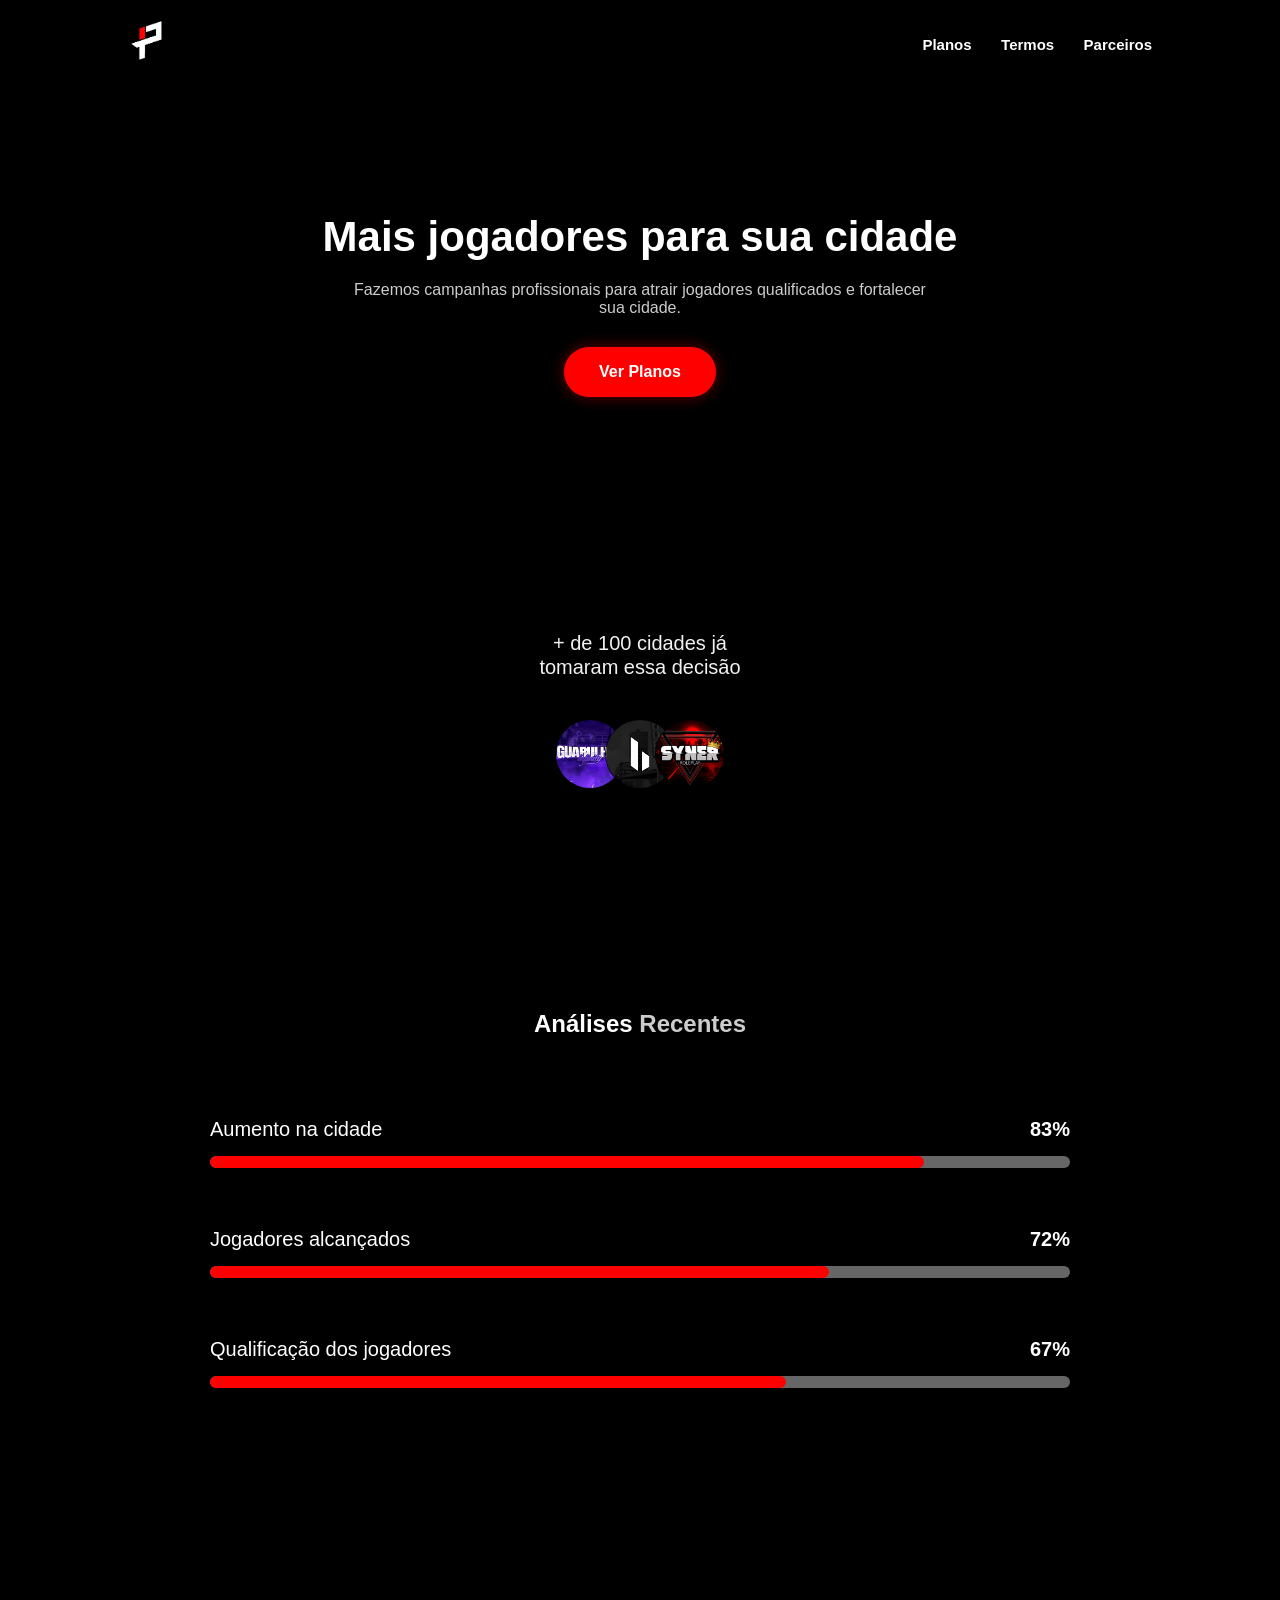
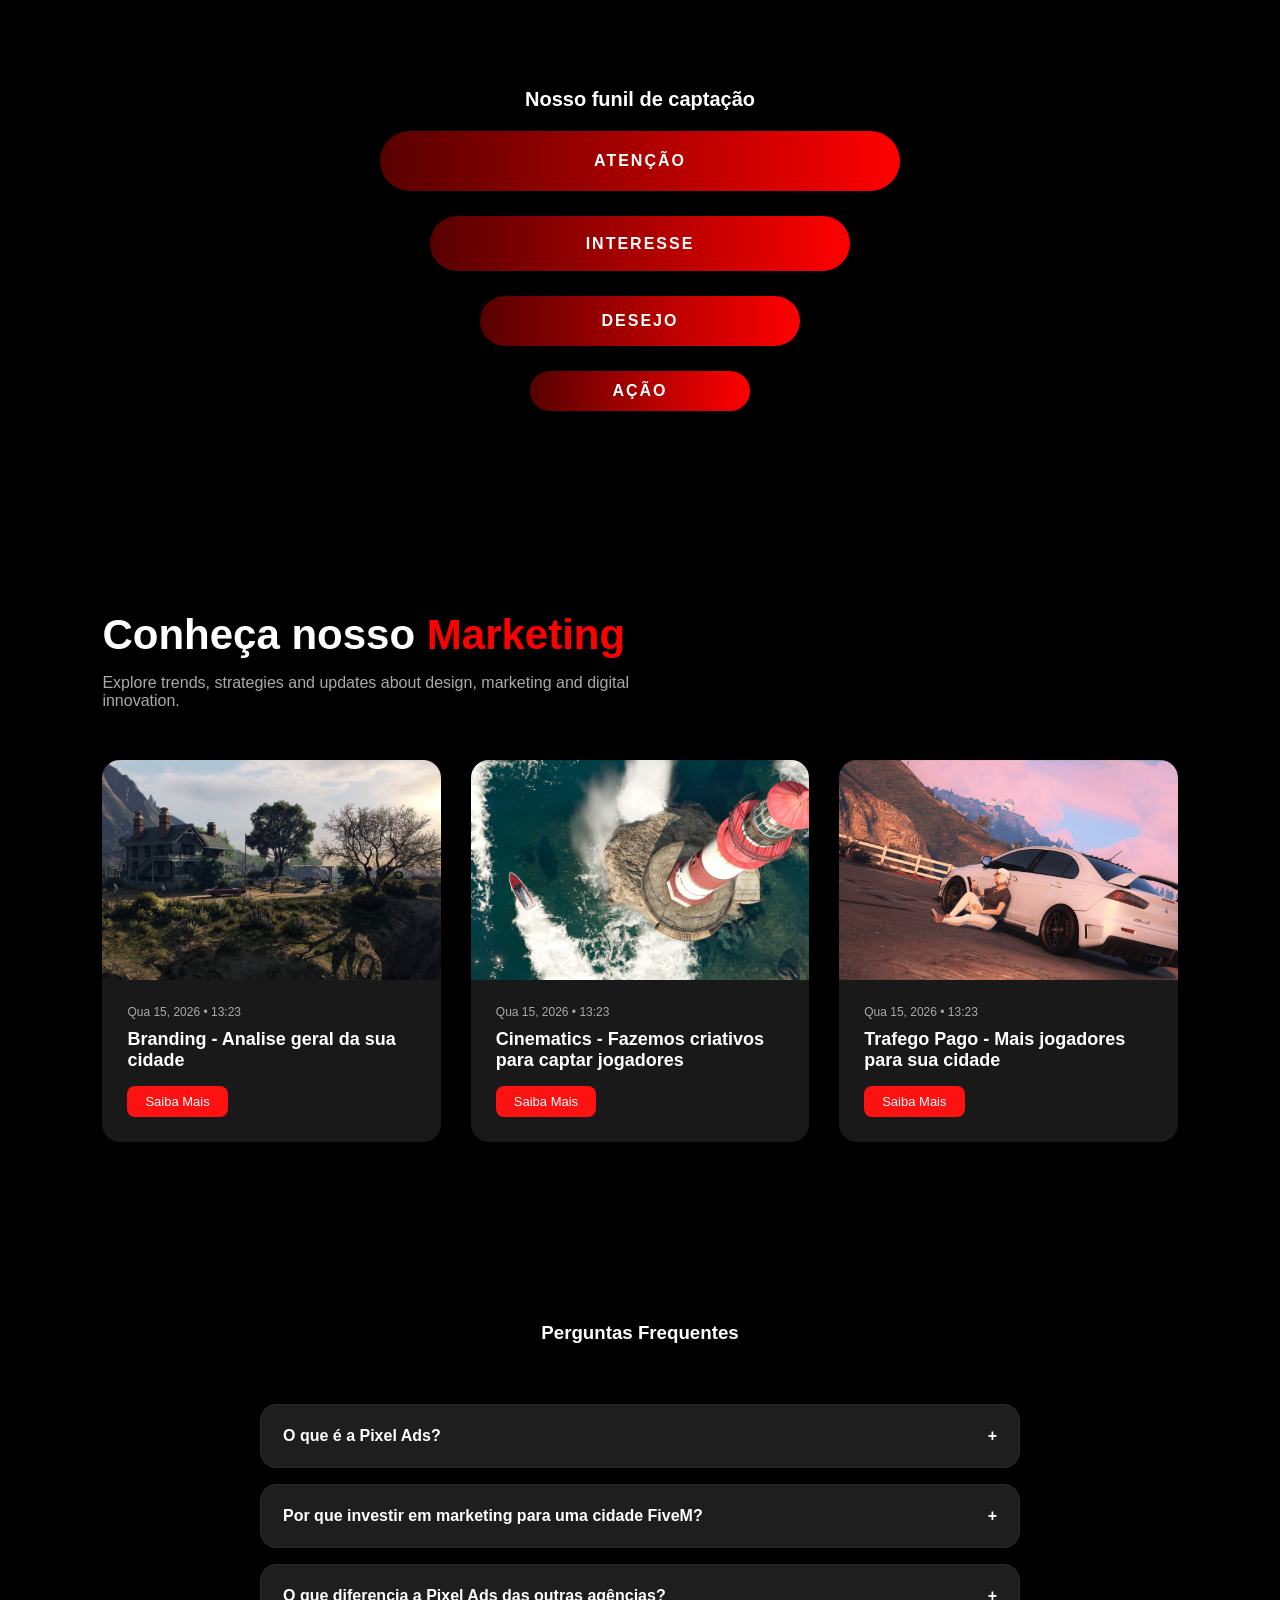
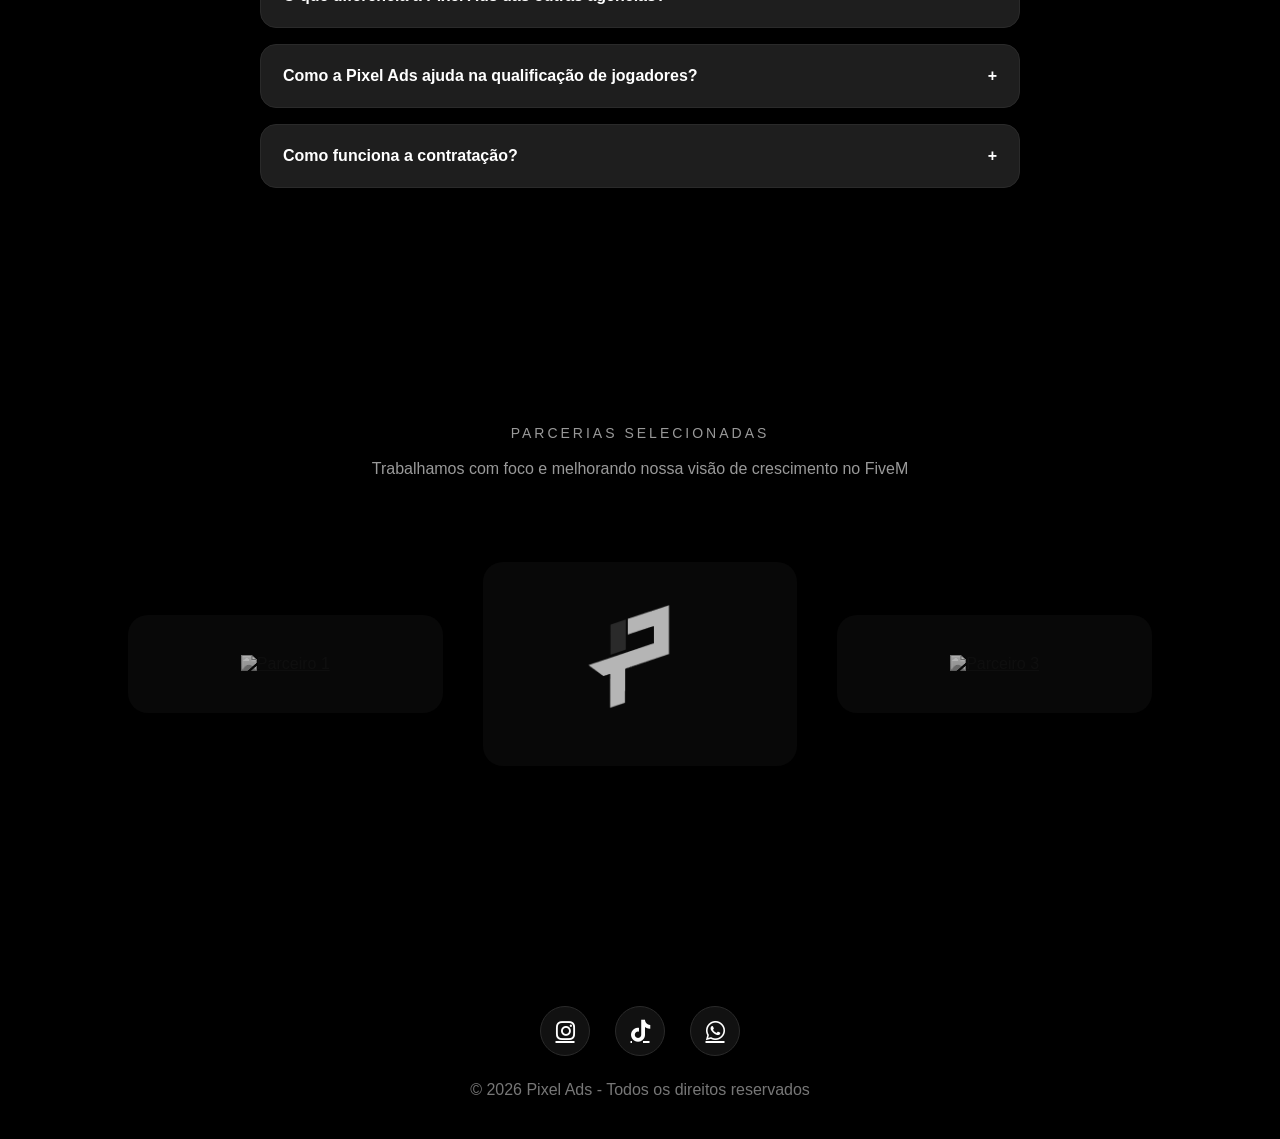
==== commit 4aa93bfd: "Update index.html" ====
--- a/index.html
+++ b/index.html
@@ -242,19 +242,19 @@
   <div class="parceiros-grid">
     
     <div class="parceiro-card">
-      <a href="https://site1.com" target="_blank" rel="noopener noreferrer">
+      <a href="https://discord.gg/mMATkrXYrK" target="_blank" rel="noopener noreferrer">
         <img src="assets/ch.png" alt="Parceiro 1">
       </a>
     </div>
 
     <div class="parceiro-card">
-      <a href="https://site2.com" target="_blank" rel="noopener noreferrer">
+      <a href="https://weslleybns.github.io/pixelads" target="_blank" rel="noopener noreferrer">
         <img src="assets/logo.png" alt="Parceiro 2">
       </a>
     </div>
 
     <div class="parceiro-card">
-      <a href="https://site3.com" target="_blank" rel="noopener noreferrer">
+      <a href="https://discord.gg/brookencitygg" target="_blank" rel="noopener noreferrer">
         <img src="assets/brooken.png" alt="Parceiro 3">
       </a>
     </div>
@@ -284,3 +284,4 @@
 </video>
 
 </html>
+
--- a/css/style.css
+++ b/css/style.css
@@ -1,3 +1,10 @@
+:root{
+  --primary:#ff0000;
+  --dark:#000;
+  --text:#fff;
+  --gray:#ccc;
+}
+
 *{
 margin:0;
 padding:0;
@@ -522,7 +529,7 @@
   margin-left: -20px;
   transition: 1.0s;
 }
-s
+
 /* Remove margem da primeira */
 .logos img:first-child {
   margin-left: 0;
@@ -683,3 +690,62 @@
 .card {
   background: transparent !important;
 }
+
+/* PARCEIROS */
+.parceiros {
+  padding: 120px 10%;
+  background: #0a0a0a;
+  text-align: center;
+}
+
+.parceiros-header {
+  max-width: 700px;
+  margin: 0 auto 80px;
+}
+
+.parceiros-sub {
+  display: inline-block;
+  font-size: 14px;
+  letter-spacing: 3px;
+  text-transform: uppercase;
+  opacity: 0.6;
+  margin-bottom: 15px;
+}
+
+.parceiros p {
+  opacity: 0.6;
+  line-height: 1.6;
+}
+
+.parceiros-grid {
+  display: grid;
+  grid-template-columns: repeat(auto-fit, minmax(180px, 1fr));
+  gap: 40px;
+  align-items: center;
+}
+
+.parceiro-card {
+  padding: 40px;
+  border-radius: 20px;
+  background: rgba(255,255,255,0.03);
+  backdrop-filter: blur(8px);
+  transition: 0.4s ease;
+}
+
+.parceiro-card img {
+  max-width: 120px;
+  filter: grayscale(100%);
+  opacity: 0.7;
+  transition: 0.4s ease;
+}
+
+.parceiro-card:hover {
+  background: rgba(255,255,255,0.08);
+  transform: translateY(-8px);
+}
+
+.parceiro-card:hover img {
+  filter: grayscale(0%);
+  opacity: 1;
+  transform: scale(1.05);
+}
